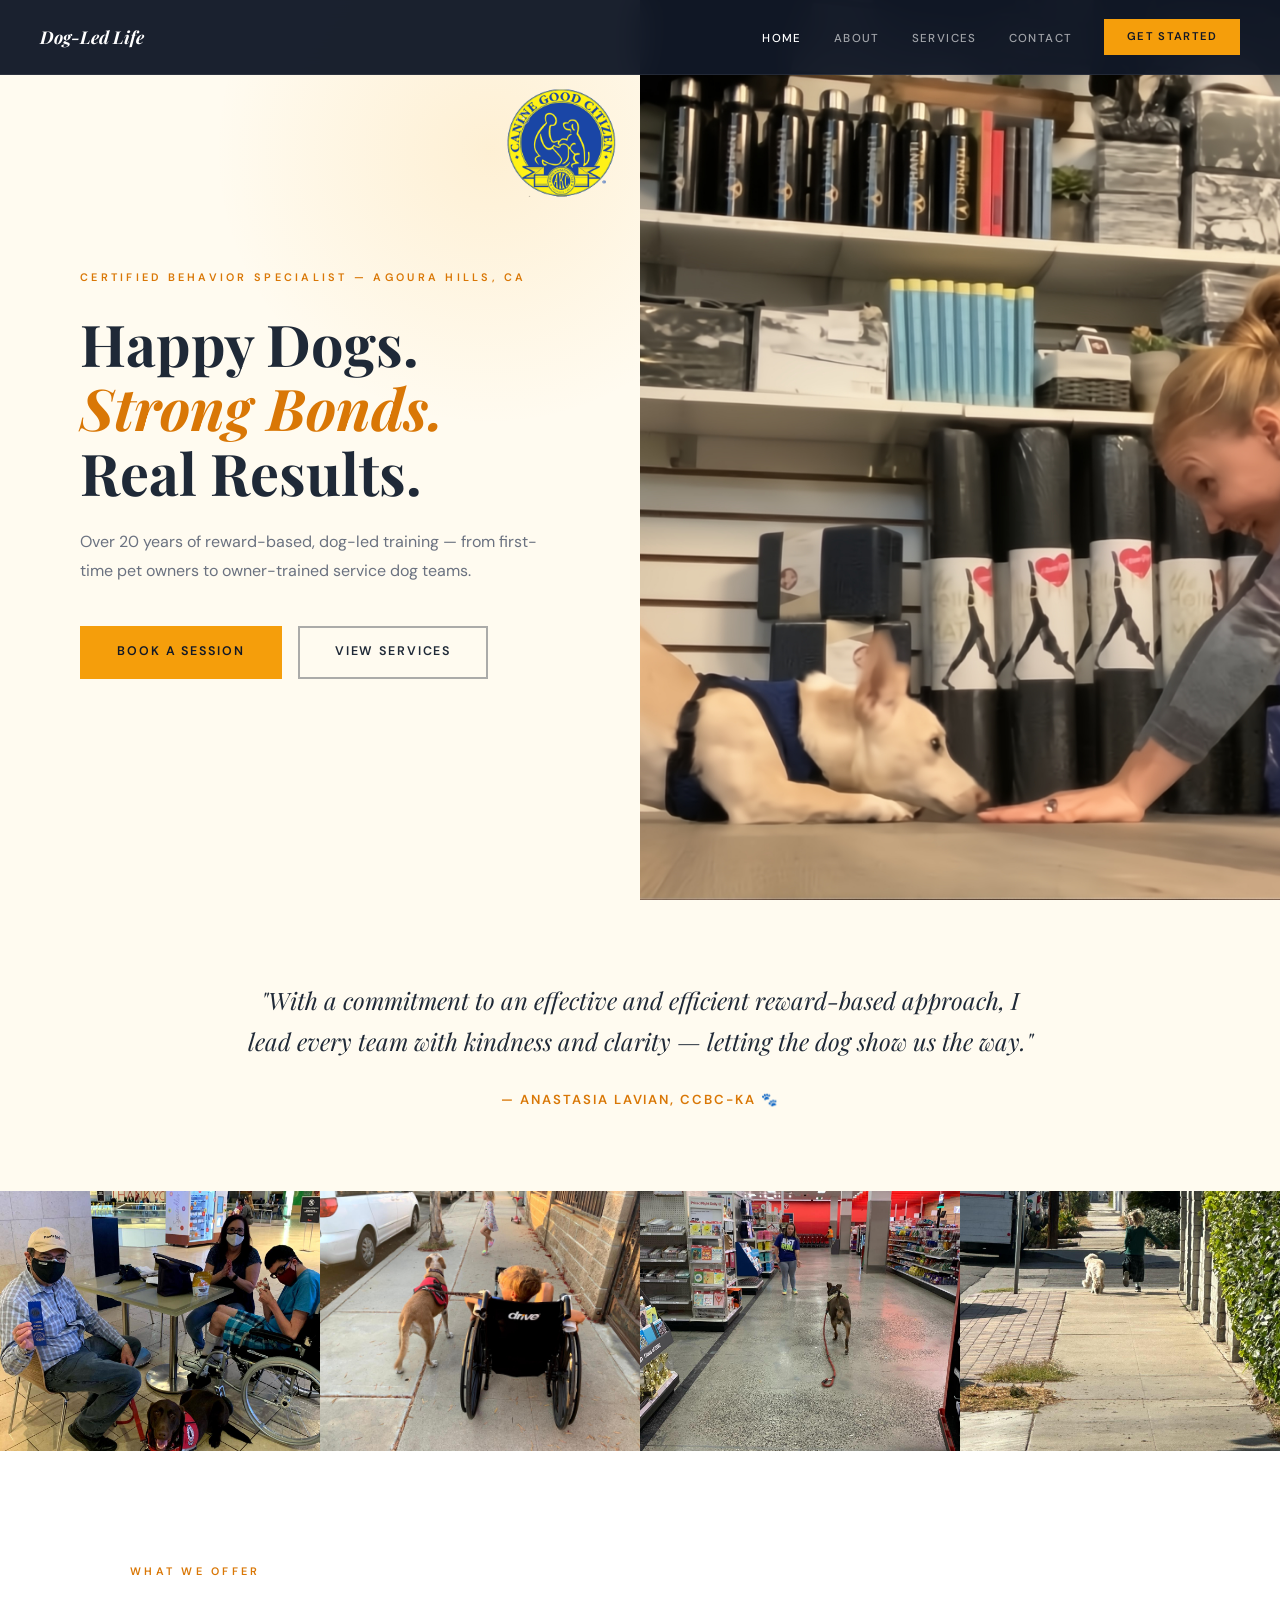
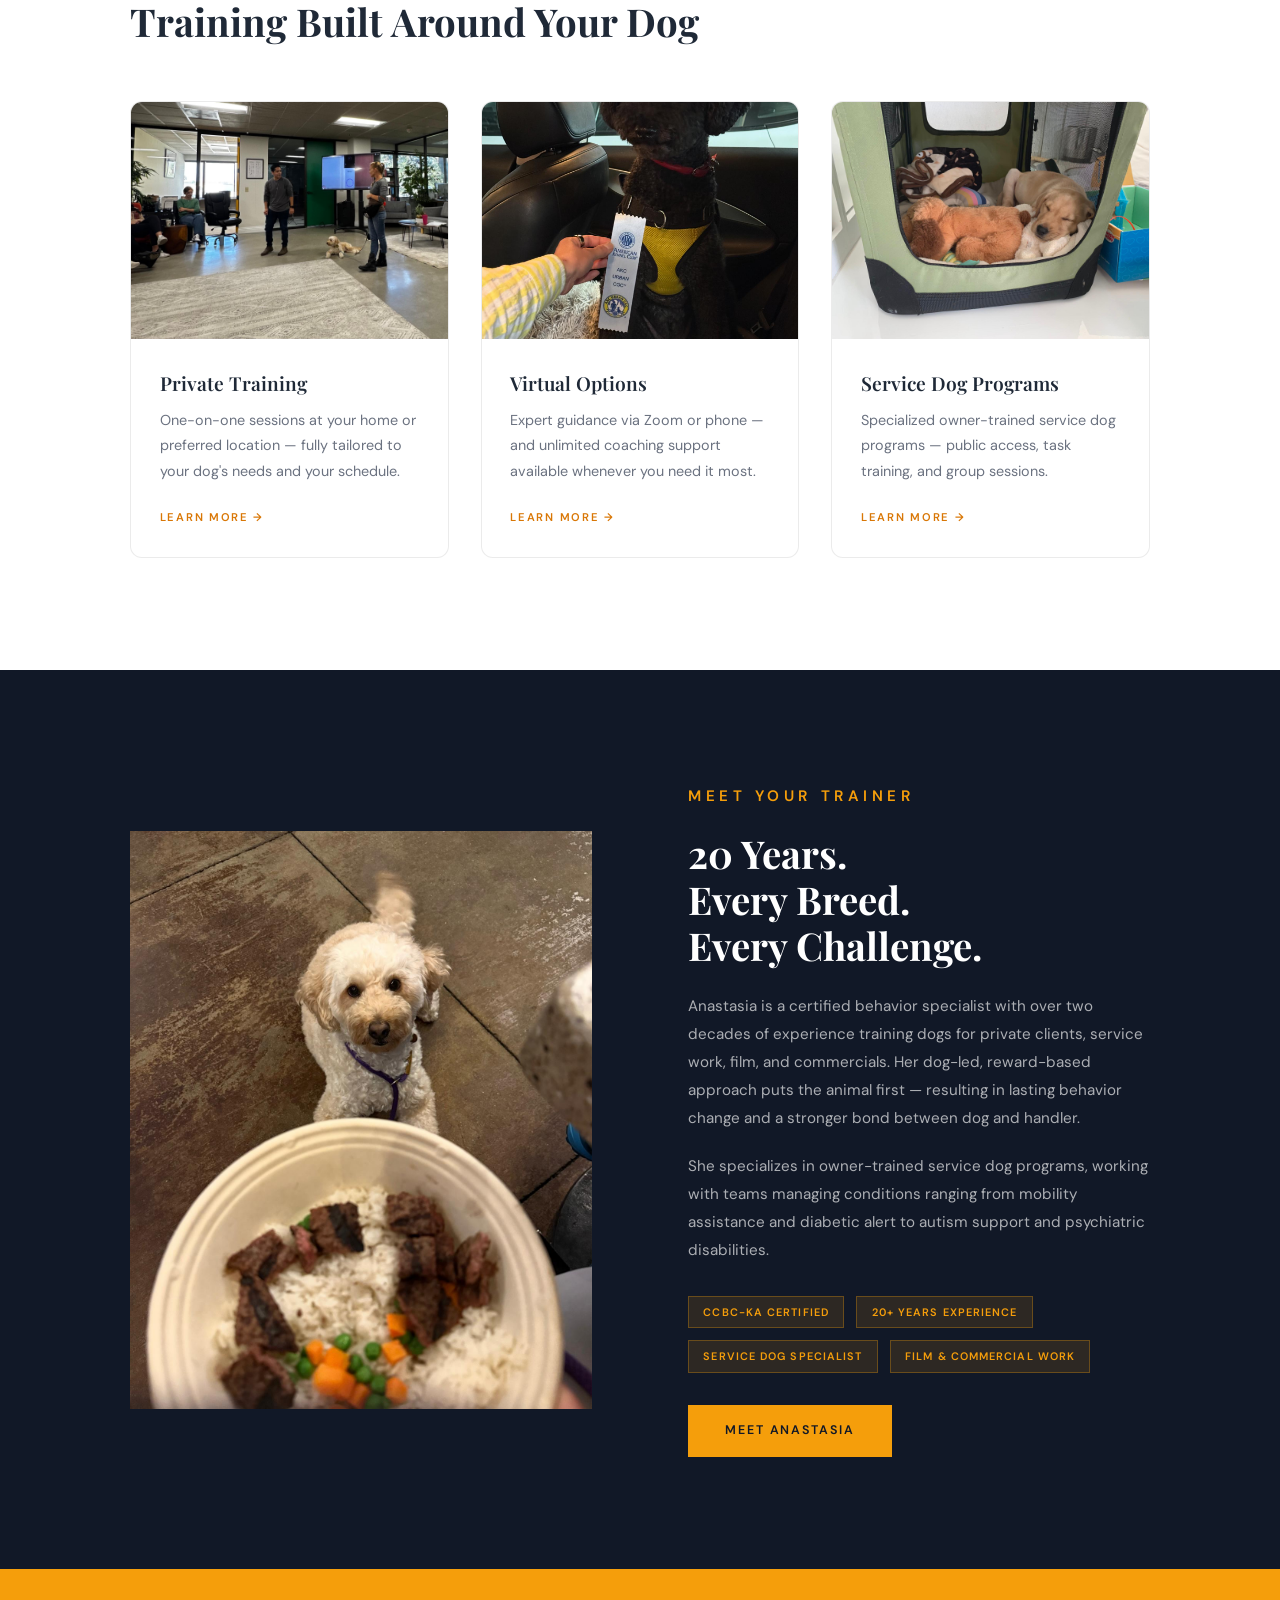
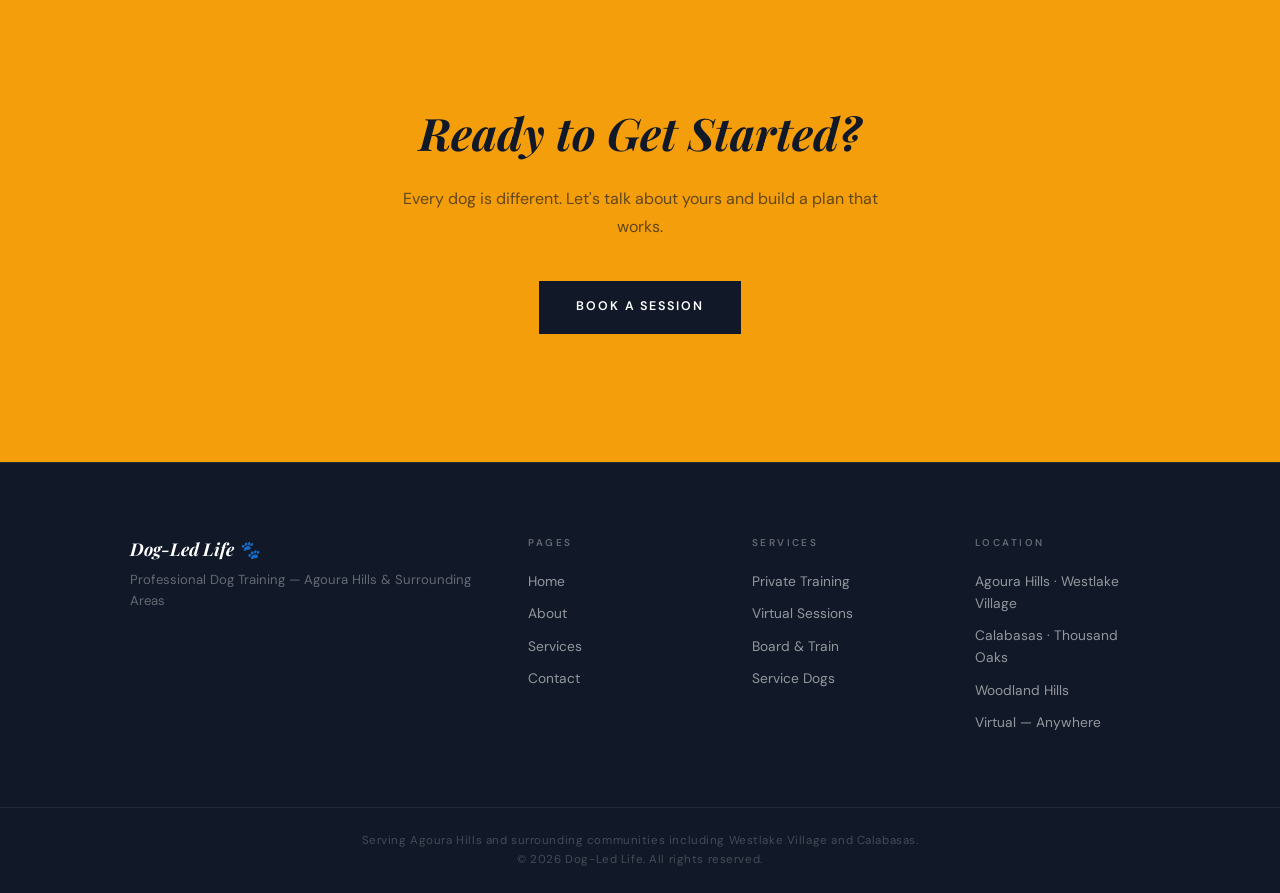
==== index.html @ 30c9b04d "Show cert badge on mobile next to headline with stamp animation Moved badge inside hero-content, wra" ====
<!DOCTYPE html>
<html lang="en">
<head>
    <meta charset="UTF-8">
    <meta name="viewport" content="width=device-width, initial-scale=1.0">
    <title>Dog-Led Life — Professional Dog Training</title>
    <meta name="description" content="Certified behavior specialist Anastasia Lavian offers reward-based dog training in Agoura Hills and surrounding communities — specializing in service dogs, private training, and behavior modification.">
    <link rel="canonical" href="https://www.dogledlife.com/">
    <meta property="og:title" content="Dog-Led Life — Professional Dog Training">
    <meta property="og:description" content="Reward-based, dog-led training with over 20 years of experience. Service dogs, private training, and behavior modification.">
    <meta property="og:type" content="website">
    <meta property="og:url" content="https://www.dogledlife.com/">
    <meta property="og:site_name" content="Dog-Led Life">
    <link rel="stylesheet" href="css/style.css">
    <link rel="preconnect" href="https://fonts.googleapis.com">
    <link rel="preconnect" href="https://fonts.gstatic.com" crossorigin>
    <link href="https://fonts.googleapis.com/css2?family=Playfair+Display:ital,wght@0,400;0,600;0,700;1,400;1,600&family=DM+Sans:ital,opsz,wght@0,9..40,300;0,9..40,400;0,9..40,500;1,9..40,300&display=swap" rel="stylesheet">
</head>
<body>

    <!-- NAVIGATION -->
    <nav class="nav">
        <a href="index.html" class="nav-brand">Dog-Led Life</a>
        <button class="nav-toggle" aria-label="Open menu">
            <span></span>
            <span></span>
            <span></span>
        </button>
        <ul class="nav-links">
            <li><a href="index.html" class="active">HOME</a></li>
            <li><a href="about.html">ABOUT</a></li>
            <li><a href="services.html">SERVICES</a></li>
            <li><a href="contact.html">CONTACT</a></li>
        </ul>
        <a href="contact.html" class="nav-cta">GET STARTED</a>
    </nav>

    <!-- HERO -->
    <section class="hero">
        <div class="hero-left">
            <div class="hero-content">
                <p class="hero-eyebrow">Certified Behavior Specialist — Agoura Hills, CA</p>
                <div class="hero-headline-row">
                    <h1 class="hero-headline">Happy Dogs.<br><em>Strong Bonds.</em><br>Real Results.</h1>
                    <img src="images/certified-trainer.png" alt="Certified Trainer" class="hero-cert-badge">
                </div>
                <p class="hero-sub">Over 20 years of reward-based, dog-led training — from first-time pet owners to owner-trained service dog teams.</p>
                <div class="hero-actions">
                    <a href="contact.html" class="btn">BOOK A SESSION</a>
                    <a href="services.html" class="btn btn-outline-dark">VIEW SERVICES</a>
                </div>
            </div>
        </div>
        <div class="hero-right">
            <img src="images/hero.jpg" alt="Professional dog training with Anastasia Lavian">
        </div>
    </section>

    <!-- PHILOSOPHY -->
    <section class="philosophy section-cream">
        <div class="container">
            <blockquote class="philosophy-quote">
                "With a commitment to an effective and efficient reward-based approach, I lead every team with kindness and clarity — letting the dog show us the way."
            </blockquote>
            <cite>— Anastasia Lavian, CCBC-KA 🐾</cite>
        </div>
    </section>

    <!-- PHOTO STRIP -->
    <div class="photo-strip">
        <div class="ps-item"><img src="images/IMG-20260226-WA0001.jpg" alt="Dog training session"></div>
        <div class="ps-item"><img src="images/IMG-20260226-WA0002.jpg" alt="Dog training session"></div>
        <div class="ps-item"><img src="images/IMG-20260226-WA0004.jpg" alt="Dog training session"></div>
        <div class="ps-item"><img src="images/IMG-20260226-WA0005.jpg" alt="Dog training session"></div>
    </div>

    <!-- SERVICES OVERVIEW -->
    <section class="services-overview">
        <div class="container">
            <p class="section-eyebrow">WHAT WE OFFER</p>
            <h2 class="section-title">Training Built Around Your Dog</h2>
            <div class="services-grid">
                <a href="services.html#private" class="service-photo-card">
                    <div class="spc-img">
                        <img src="images/private-training.jpg" alt="Private Training">
                    </div>
                    <div class="spc-body">
                        <h3>Private Training</h3>
                        <p>One-on-one sessions at your home or preferred location — fully tailored to your dog's needs and your schedule.</p>
                        <span class="card-link">LEARN MORE →</span>
                    </div>
                </a>
                <a href="services.html#virtual" class="service-photo-card">
                    <div class="spc-img">
                        <img src="images/virtual-session.jpg" alt="Virtual Sessions">
                    </div>
                    <div class="spc-body">
                        <h3>Virtual Options</h3>
                        <p>Expert guidance via Zoom or phone — and unlimited coaching support available whenever you need it most.</p>
                        <span class="card-link">LEARN MORE →</span>
                    </div>
                </a>
                <a href="services.html#service-dogs" class="service-photo-card">
                    <div class="spc-img">
                        <img src="images/board-train.jpg" alt="Service Dog Programs">
                    </div>
                    <div class="spc-body">
                        <h3>Service Dog Programs</h3>
                        <p>Specialized owner-trained service dog programs — public access, task training, and group sessions.</p>
                        <span class="card-link">LEARN MORE →</span>
                    </div>
                </a>
            </div>
        </div>
    </section>

    <!-- ABOUT SNIPPET -->
    <section class="about-snippet section-dark">
        <div class="container">
            <div class="about-snippet-inner">
                <div class="about-snippet-image">
                    <img src="images/about-home.jpg" alt="Anastasia Lavian working with a dog">
                </div>
                <div class="about-snippet-text">
                    <p class="section-eyebrow">MEET YOUR TRAINER</p>
                    <h2>20 Years.<br>Every Breed.<br>Every Challenge.</h2>
                    <p>Anastasia is a certified behavior specialist with over two decades of experience training dogs for private clients, service work, film, and commercials. Her dog-led, reward-based approach puts the animal first — resulting in lasting behavior change and a stronger bond between dog and handler.</p>
                    <p>She specializes in owner-trained service dog programs, working with teams managing conditions ranging from mobility assistance and diabetic alert to autism support and psychiatric disabilities.</p>
                    <div class="credential-tags">
                        <span class="credential-tag">CCBC-KA Certified</span>
                        <span class="credential-tag">20+ Years Experience</span>
                        <span class="credential-tag">Service Dog Specialist</span>
                        <span class="credential-tag">Film & Commercial Work</span>
                    </div>
                    <a href="about.html" class="btn">MEET ANASTASIA</a>
                </div>
            </div>
        </div>
    </section>

    <!-- CTA -->
    <section class="cta-banner">
        <div class="container">
            <h2>Ready to Get Started?</h2>
            <p>Every dog is different. Let's talk about yours and build a plan that works.</p>
            <a href="contact.html" class="btn btn-dark">BOOK A SESSION</a>
        </div>
    </section>

    <!-- FOOTER -->
    <footer class="footer">
        <div class="footer-inner container">
            <div class="footer-brand">
                <p class="footer-name">Dog-Led Life 🐾</p>
                <p class="footer-tagline">Professional Dog Training — Agoura Hills & Surrounding Areas</p>
            </div>
            <div class="footer-col">
                <h4>PAGES</h4>
                <ul>
                    <li><a href="index.html">Home</a></li>
                    <li><a href="about.html">About</a></li>
                    <li><a href="services.html">Services</a></li>
                    <li><a href="contact.html">Contact</a></li>
                </ul>
            </div>
            <div class="footer-col">
                <h4>SERVICES</h4>
                <ul>
                    <li><a href="services.html#private">Private Training</a></li>
                    <li><a href="services.html#virtual">Virtual Sessions</a></li>
                    <li><a href="services.html#board-train">Board & Train</a></li>
                    <li><a href="services.html#service-dogs">Service Dogs</a></li>
                </ul>
            </div>
            <div class="footer-col">
                <h4>LOCATION</h4>
                <ul>
                    <li>Agoura Hills · Westlake Village</li>
                    <li>Calabasas · Thousand Oaks</li>
                    <li>Woodland Hills</li>
                    <li>Virtual — Anywhere</li>
                </ul>
            </div>
        </div>
        <div class="footer-bottom">
            <p>Serving Agoura Hills and surrounding communities including Westlake Village and Calabasas.</p>
            <p>&copy; 2026 Dog-Led Life. All rights reserved.</p>
        </div>
    </footer>

    <script src="js/main.js"></script>
</body>
</html>
---- css/style.css ----
/* =====================
   RESET & VARIABLES
   ===================== */
*, *::before, *::after {
    margin: 0;
    padding: 0;
    box-sizing: border-box;
}

:root {
    --black:        #111827;
    --white:        #ffffff;
    --cream:        #FFFBF0;
    --yellow:       #F59E0B;
    --yellow-light: #FEF3C7;
    --yellow-dark:  #D97706;
    --dark-text:    #1f2937;
    --grey-text:    #6b7280;
    --border-light: rgba(0, 0, 0, 0.08);
    --border-dark:  rgba(255, 255, 255, 0.08);
    --heading:      'Playfair Display', serif;
    --body:         'DM Sans', sans-serif;
}

html {
    scroll-behavior: smooth;
    overflow-y: scroll;
}

body {
    background-color: var(--white);
    color: var(--dark-text);
    font-family: var(--body);
    font-size: 16px;
    line-height: 1.6;
}

a   { color: inherit; text-decoration: none; }
img { max-width: 100%; display: block; }
ul  { list-style: none; }

/* Page transition overlay */
body::before {
    content: '';
    position: fixed;
    inset: 0;
    background: var(--black);
    z-index: 9999;
    opacity: 0;
    transition: opacity 0.6s ease;
    pointer-events: none;
}

body.page-transition::before { opacity: 1; }

/* =====================
   LAYOUT
   ===================== */
.container {
    max-width: 1100px;
    margin: 0 auto;
    padding: 0 2.5rem;
}

.section-dark  { background: var(--black); color: var(--white); }
.section-cream { background: var(--cream); color: var(--dark-text); }

.section-eyebrow,
.page-eyebrow {
    display: block;
    font-family: var(--body);
    font-size: 0.68rem;
    font-weight: 600;
    letter-spacing: 0.3em;
    color: var(--yellow-dark);
    margin-bottom: 1rem;
    text-transform: uppercase;
}

.section-dark .section-eyebrow,
.section-dark .page-eyebrow { color: var(--yellow); }

.section-title {
    font-family: var(--heading);
    font-size: clamp(1.8rem, 3vw, 2.8rem);
    font-weight: 700;
    line-height: 1.25;
    margin-bottom: 3.5rem;
}

/* =====================
   NAVIGATION
   ===================== */
.nav {
    position: fixed;
    top: 0; left: 0; right: 0;
    z-index: 100;
    display: flex;
    align-items: center;
    gap: 2rem;
    padding: 1.2rem 2.5rem;
    background: rgba(17, 24, 39, 0.96);
    backdrop-filter: blur(16px);
    border-bottom: 1px solid var(--border-dark);
}

.nav-brand {
    font-family: var(--heading);
    font-size: 1.1rem;
    font-weight: 700;
    font-style: italic;
    color: var(--white);
    margin-right: auto;
}

.nav-links {
    display: flex;
    gap: 2rem;
    list-style: none;
}

.nav-links a {
    font-family: var(--body);
    font-size: 0.72rem;
    font-weight: 500;
    letter-spacing: 0.12em;
    color: rgba(255, 255, 255, 0.6);
    transition: color 0.2s;
    text-transform: uppercase;
}

.nav-links a:hover,
.nav-links a.active { color: var(--white); }

.nav-cta {
    font-family: var(--body);
    font-size: 0.7rem;
    font-weight: 600;
    letter-spacing: 0.12em;
    padding: 0.55rem 1.4rem;
    background: var(--yellow);
    color: var(--black);
    transition: background 0.2s;
    white-space: nowrap;
    text-transform: uppercase;
}

.nav-cta:hover { background: var(--yellow-dark); }

.nav-toggle {
    display: none;
    flex-direction: column;
    gap: 5px;
    background: none;
    border: none;
    cursor: pointer;
    z-index: 10000;
    padding: 4px;
}

.nav-toggle span {
    display: block;
    width: 24px;
    height: 2px;
    background: var(--white);
    transition: all 0.3s;
}

/* =====================
   BUTTONS
   ===================== */
.btn {
    display: inline-block;
    font-family: var(--body);
    font-size: 0.78rem;
    font-weight: 600;
    letter-spacing: 0.15em;
    padding: 0.9rem 2.2rem;
    background: var(--yellow);
    color: var(--black);
    border: 2px solid var(--yellow);
    transition: background 0.2s, border-color 0.2s, transform 0.2s, box-shadow 0.2s;
    cursor: pointer;
    text-transform: uppercase;
}

.btn:hover {
    background: var(--yellow-dark);
    border-color: var(--yellow-dark);
    transform: translateY(-2px);
    box-shadow: 0 8px 28px rgba(245, 158, 11, 0.4);
}

.btn-outline {
    background: transparent;
    color: var(--white);
    border-color: rgba(255, 255, 255, 0.35);
}

.btn-outline:hover {
    background: rgba(255, 255, 255, 0.08);
    border-color: var(--white);
}

.btn-dark {
    background: var(--black);
    color: var(--white);
    border-color: var(--black);
}

.btn-dark:hover {
    background: #1f2937;
    border-color: #1f2937;
}

/* =====================
   HERO — SPLIT LAYOUT
   ===================== */
.hero {
    display: grid;
    grid-template-columns: 1fr 1fr;
    min-height: 100vh;
}

.hero-left {
    position: relative;
    overflow: hidden;
    background: var(--cream);
    display: flex;
    align-items: center;
    padding: 9rem 5rem 6rem;
}

@keyframes hero-glow-pulse {
    0%, 100% { opacity: 0.6; transform: scale(1); }
    50%       { opacity: 1;   transform: scale(1.2); }
}

.hero-left::before {
    content: '';
    position: absolute;
    width: 600px;
    height: 600px;
    background: radial-gradient(circle, rgba(245, 158, 11, 0.12) 0%, transparent 65%);
    top: -150px;
    right: -150px;
    pointer-events: none;
    animation: hero-glow-pulse 9s ease-in-out infinite;
}

.hero-right {
    position: relative;
    overflow: hidden;
    min-height: 600px;
}

.hero-right img {
    position: absolute;
    inset: 0;
    width: 100%;
    height: 100%;
    object-fit: cover;
}

.hero-content {
    max-width: 520px;
}

.hero-cert-badge {
    position: absolute;
    top: 5.5rem;
    right: 1.5rem;
    width: 110px;
    opacity: 0;
    pointer-events: none;
    animation: stamp-in 0.65s cubic-bezier(0.175, 0.885, 0.32, 1.275) forwards 1.6s;
}

.hero-eyebrow {
    display: block;
    font-family: var(--body);
    font-size: 0.68rem;
    font-weight: 600;
    letter-spacing: 0.3em;
    color: var(--yellow-dark);
    margin-bottom: 1.5rem;
    text-transform: uppercase;
}

.hero-headline {
    font-family: var(--heading);
    font-size: clamp(2.6rem, 4.5vw, 4.2rem);
    font-weight: 700;
    line-height: 1.12;
    color: var(--dark-text);
    margin-bottom: 1.5rem;
}

.hero-headline em {
    font-style: italic;
    color: var(--yellow-dark);
}

.hero-sub {
    font-size: 1rem;
    color: var(--grey-text);
    line-height: 1.8;
    margin-bottom: 2.5rem;
}

.hero-actions {
    display: flex;
    gap: 1rem;
    flex-wrap: wrap;
}

.btn-outline-dark {
    background: transparent;
    color: var(--dark-text);
    border-color: rgba(17, 24, 39, 0.35);
}

.btn-outline-dark:hover {
    background: var(--dark-text);
    color: var(--white);
    border-color: var(--dark-text);
}

/* =====================
   PHILOSOPHY STRIP
   ===================== */
.philosophy {
    padding: 5rem 0;
    text-align: center;
}

.philosophy-quote {
    font-family: var(--heading);
    font-size: clamp(1.1rem, 2.2vw, 1.5rem);
    font-weight: 400;
    font-style: italic;
    color: var(--dark-text);
    line-height: 1.7;
    max-width: 800px;
    margin: 0 auto 1.5rem;
}

.philosophy cite {
    font-family: var(--body);
    font-size: 0.82rem;
    font-weight: 600;
    letter-spacing: 0.15em;
    color: var(--yellow-dark);
    text-transform: uppercase;
    font-style: normal;
}

/* =====================
   SERVICES OVERVIEW
   ===================== */
.services-overview {
    padding: 7rem 0;
}

.services-grid {
    display: grid;
    grid-template-columns: repeat(3, 1fr);
    gap: 2rem;
}

.service-card {
    padding: 2.5rem;
    border: 1px solid var(--border-light);
    border-top: 3px solid var(--yellow);
    background: var(--white);
    transition: box-shadow 0.2s, transform 0.2s;
}

.service-card:hover {
    box-shadow: 0 8px 30px rgba(0,0,0,0.08), 0 0 30px rgba(245, 158, 11, 0.1);
    transform: translateY(-2px);
}

.service-card-num {
    font-size: 0.65rem;
    font-weight: 600;
    letter-spacing: 0.25em;
    color: var(--yellow-dark);
    margin-bottom: 1.2rem;
}

.service-card h3 {
    font-family: var(--heading);
    font-size: 1.25rem;
    font-weight: 600;
    margin-bottom: 1rem;
    color: var(--dark-text);
}

.service-card p {
    font-size: 0.9rem;
    color: var(--grey-text);
    line-height: 1.75;
    margin-bottom: 1.5rem;
}

.card-link {
    font-size: 0.7rem;
    font-weight: 600;
    letter-spacing: 0.15em;
    color: var(--yellow-dark);
    transition: letter-spacing 0.25s;
    text-transform: uppercase;
}

.card-link:hover { letter-spacing: 0.25em; }

/* =====================
   ABOUT SNIPPET
   ===================== */
.about-snippet {
    padding: 7rem 0;
}

.about-snippet-inner {
    display: grid;
    grid-template-columns: 1fr 1fr;
    gap: 6rem;
    align-items: center;
}

.about-snippet-image img {
    width: 100%;
    aspect-ratio: 4/5;
    object-fit: cover;
}

.about-snippet-text h2 {
    font-family: var(--heading);
    font-size: clamp(1.8rem, 3vw, 2.6rem);
    font-weight: 700;
    color: var(--white);
    margin-bottom: 1.5rem;
    line-height: 1.2;
}

.about-snippet-text p {
    font-size: 0.95rem;
    color: rgba(255, 255, 255, 0.65);
    line-height: 1.85;
    margin-bottom: 1.2rem;
}

.credential-tags {
    display: flex;
    flex-wrap: wrap;
    gap: 0.75rem;
    margin: 2rem 0;
}

.credential-tag {
    font-size: 0.68rem;
    font-weight: 600;
    letter-spacing: 0.1em;
    padding: 0.4rem 0.9rem;
    background: rgba(245, 158, 11, 0.12);
    border: 1px solid rgba(245, 158, 11, 0.3);
    color: var(--yellow);
    text-transform: uppercase;
}

/* =====================
   CTA BANNER
   ===================== */
.cta-banner {
    padding: 8rem 0;
    text-align: center;
    background: var(--yellow);
}

.cta-banner h2 {
    font-family: var(--heading);
    font-size: clamp(1.8rem, 3.5vw, 3rem);
    font-weight: 700;
    font-style: italic;
    margin-bottom: 1rem;
    color: var(--black);
}

.cta-banner p {
    font-size: 1rem;
    color: rgba(17, 24, 39, 0.65);
    max-width: 480px;
    margin: 0 auto 2.5rem;
    line-height: 1.75;
}

/* =====================
   FOOTER
   ===================== */
.footer {
    background: var(--black);
    border-top: 1px solid var(--border-dark);
    padding-top: 4.5rem;
}

.footer-inner {
    display: grid;
    grid-template-columns: 2fr 1fr 1fr 1fr;
    gap: 3rem;
    padding-bottom: 4rem;
}

.footer-name {
    font-family: var(--heading);
    font-size: 1.1rem;
    font-style: italic;
    font-weight: 700;
    margin-bottom: 0.4rem;
    color: var(--white);
}

.footer-tagline {
    font-size: 0.82rem;
    color: rgba(255, 255, 255, 0.35);
}

.footer-col h4 {
    font-size: 0.62rem;
    font-weight: 600;
    letter-spacing: 0.25em;
    color: rgba(255, 255, 255, 0.35);
    margin-bottom: 1.2rem;
    text-transform: uppercase;
}

.footer-col ul li { margin-bottom: 0.65rem; }

.footer-col ul li,
.footer-col ul li a {
    font-size: 0.86rem;
    color: rgba(255, 255, 255, 0.55);
    transition: color 0.2s;
}

.footer-col ul li a:hover { color: var(--yellow); }

.footer-bottom {
    border-top: 1px solid var(--border-dark);
    padding: 1.5rem 2.5rem;
    text-align: center;
}

.footer-bottom p {
    font-size: 0.72rem;
    color: rgba(255, 255, 255, 0.22);
    letter-spacing: 0.05em;
}

/* =====================
   PAGE HEADER
   ===================== */
.page-header {
    padding: 10rem 0 5rem;
    background: var(--black);
    color: var(--white);
    border-bottom: 3px solid var(--yellow);
}

.page-header h1 {
    font-family: var(--heading);
    font-size: clamp(2.5rem, 5vw, 4.5rem);
    font-weight: 700;
    font-style: italic;
    line-height: 1.1;
    margin-bottom: 1rem;
}

.page-header p {
    font-size: 1.05rem;
    color: rgba(255, 255, 255, 0.55);
    max-width: 520px;
    line-height: 1.75;
}

/* =====================
   SERVICES PAGE
   ===================== */
.services-section {
    padding: 7rem 0;
}

.service-detail {
    display: grid;
    grid-template-columns: 1fr 1fr;
    gap: 6rem;
    align-items: start;
    margin-bottom: 6rem;
    padding-bottom: 6rem;
    border-bottom: 1px solid var(--border-light);
    scroll-margin-top: 80px;
}

.service-detail:last-child {
    border-bottom: none;
    margin-bottom: 0;
    padding-bottom: 0;
}

.service-detail.reverse { direction: rtl; }
.service-detail.reverse > * { direction: ltr; }

.service-detail-content h2 {
    font-family: var(--heading);
    font-size: clamp(1.6rem, 2.5vw, 2.2rem);
    font-weight: 700;
    margin-bottom: 1.2rem;
    color: var(--dark-text);
}

.service-detail-content p {
    font-size: 0.95rem;
    color: var(--grey-text);
    line-height: 1.85;
    margin-bottom: 1rem;
}

.service-detail-content em {
    font-style: italic;
    color: var(--dark-text);
}

.service-price {
    display: inline-block;
    font-family: var(--heading);
    font-size: 2rem;
    font-weight: 700;
    color: var(--yellow-dark);
    margin: 0.5rem 0 1.5rem;
}

.service-price span {
    font-family: var(--body);
    font-size: 0.9rem;
    color: var(--grey-text);
    font-weight: 400;
}

.service-features {
    list-style: none;
    margin: 1.5rem 0;
}

.service-features li {
    font-size: 0.9rem;
    color: var(--grey-text);
    padding: 0.5rem 0;
    border-bottom: 1px solid var(--border-light);
    display: flex;
    align-items: flex-start;
    gap: 0.75rem;
}

.service-features li::before {
    content: '';
    display: block;
    width: 6px;
    height: 6px;
    border-radius: 50%;
    background: var(--yellow);
    margin-top: 0.45rem;
    flex-shrink: 0;
}

.service-features li strong { color: var(--dark-text); }

.service-detail-image img {
    width: 100%;
    height: 420px;
    object-fit: cover;
}

/* Single-col service (Virtual Coaching) */
.service-single {
    margin-bottom: 6rem;
    padding-bottom: 6rem;
    border-bottom: 1px solid var(--border-light);
    max-width: 720px;
}

.service-single h2 {
    font-family: var(--heading);
    font-size: clamp(1.6rem, 2.5vw, 2.2rem);
    font-weight: 700;
    margin-bottom: 1.2rem;
    color: var(--dark-text);
}

.service-single p {
    font-size: 0.95rem;
    color: var(--grey-text);
    line-height: 1.85;
    margin-bottom: 1rem;
}

/* Pros/Cons */
.pros-cons {
    display: grid;
    grid-template-columns: 1fr 1fr;
    gap: 1.5rem;
    margin: 1.5rem 0;
}

.pros {
    padding: 1.5rem;
    background: var(--yellow-light);
    border-left: 3px solid var(--yellow);
}

.cons {
    padding: 1.5rem;
    background: #f9fafb;
    border-left: 3px solid #d1d5db;
}

.pros h4, .cons h4 {
    font-size: 0.65rem;
    font-weight: 700;
    letter-spacing: 0.2em;
    text-transform: uppercase;
    margin-bottom: 0.8rem;
}

.pros h4 { color: var(--yellow-dark); }
.cons h4 { color: var(--grey-text); }

.pros ul li, .cons ul li {
    font-size: 0.85rem;
    color: var(--dark-text);
    padding: 0.3rem 0;
    display: flex;
    align-items: flex-start;
    gap: 0.5rem;
}

.pros ul li::before { content: '✓'; color: var(--yellow-dark); font-weight: 700; flex-shrink: 0; }
.cons ul li::before { content: '–'; color: var(--grey-text); flex-shrink: 0; }

/* Service Dog Section */
.service-dog-section {
    padding: 7rem 0;
    scroll-margin-top: 80px;
}

.service-dog-intro {
    font-size: 0.95rem;
    color: rgba(255, 255, 255, 0.6);
    max-width: 650px;
    line-height: 1.85;
    margin-bottom: 0;
}

.service-dog-grid {
    display: grid;
    grid-template-columns: repeat(3, 1fr);
    gap: 2rem;
    margin-top: 3rem;
}

.service-dog-card {
    padding: 2.5rem;
    border: 1px solid var(--border-dark);
    border-top: 3px solid var(--yellow);
    display: flex;
    flex-direction: column;
    gap: 1rem;
}

.service-dog-card h3 {
    font-family: var(--heading);
    font-size: 1.2rem;
    font-weight: 600;
    color: var(--white);
}

.service-dog-card p {
    font-size: 0.88rem;
    color: rgba(255, 255, 255, 0.6);
    line-height: 1.75;
    flex: 1;
}

.service-dog-price {
    font-family: var(--heading);
    font-size: 1.6rem;
    font-weight: 700;
    color: var(--yellow);
}

/* =====================
   ABOUT PAGE
   ===================== */
.about-section {
    padding: 6rem 0;
}

.about-intro {
    display: grid;
    grid-template-columns: 1fr 1.2fr;
    gap: 6rem;
    align-items: start;
    margin-bottom: 6rem;
    padding-bottom: 6rem;
    border-bottom: 1px solid var(--border-light);
}

.about-image img {
    width: 100%;
    aspect-ratio: 3/4;
    object-fit: cover;
}

.about-text h2 {
    font-family: var(--heading);
    font-size: clamp(1.8rem, 3vw, 2.5rem);
    font-weight: 700;
    margin-bottom: 1.5rem;
    color: var(--dark-text);
}

.about-text p {
    font-size: 0.97rem;
    color: var(--grey-text);
    line-height: 1.85;
    margin-bottom: 1.2rem;
}

.about-cert {
    display: inline-block;
    margin-top: 1.5rem;
    font-size: 0.82rem;
    font-weight: 700;
    letter-spacing: 0.1em;
    padding: 0.6rem 1.2rem;
    background: var(--yellow-light);
    border: 1px solid var(--yellow);
    color: var(--yellow-dark);
    text-transform: uppercase;
}

/* Specializations */
.specializations {
    padding: 6rem 0;
}

.spec-grid {
    display: grid;
    grid-template-columns: repeat(3, 1fr);
    gap: 2rem;
    margin-top: 2rem;
}

.spec-item {
    padding: 2rem;
    border-left: 3px solid var(--yellow);
}

.spec-item h4 {
    font-family: var(--heading);
    font-size: 1.05rem;
    font-weight: 600;
    color: var(--white);
    margin-bottom: 0.5rem;
}

.spec-item p {
    font-size: 0.85rem;
    color: rgba(255, 255, 255, 0.55);
    line-height: 1.7;
}

/* =====================
   CONTACT PAGE
   ===================== */
.contact-section {
    padding: 5rem 0 8rem;
}

.contact-grid {
    display: grid;
    grid-template-columns: 1fr 1.6fr;
    gap: 6rem;
    align-items: start;
}

.contact-info h3 {
    font-family: var(--heading);
    font-size: 1.4rem;
    font-weight: 600;
    font-style: italic;
    margin-bottom: 1rem;
    color: var(--dark-text);
}

.contact-info p {
    font-size: 0.92rem;
    color: var(--grey-text);
    line-height: 1.75;
    margin-bottom: 2rem;
}

.contact-label {
    display: block;
    font-size: 0.65rem;
    font-weight: 600;
    letter-spacing: 0.2em;
    color: var(--yellow-dark);
    text-transform: uppercase;
    margin-bottom: 0.3rem;
}

.contact-value {
    font-size: 0.92rem;
    color: var(--dark-text);
    margin-bottom: 1.5rem;
    line-height: 1.6;
}

.contact-form {
    display: flex;
    flex-direction: column;
    gap: 2rem;
}

.form-row {
    display: grid;
    grid-template-columns: 1fr 1fr;
    gap: 2rem;
}

.form-group {
    display: flex;
    flex-direction: column;
    gap: 0.6rem;
}

.form-group label {
    font-size: 0.65rem;
    font-weight: 600;
    letter-spacing: 0.25em;
    color: var(--grey-text);
    text-transform: uppercase;
}

.form-group input,
.form-group select,
.form-group textarea {
    background: transparent;
    border: none;
    border-bottom: 1px solid var(--border-light);
    color: var(--dark-text);
    font-family: var(--body);
    font-size: 0.95rem;
    padding: 0.65rem 0;
    outline: none;
    transition: border-color 0.2s;
    width: 100%;
}

.form-group input:focus,
.form-group select:focus,
.form-group textarea:focus { border-color: var(--yellow); }

.form-group textarea {
    resize: vertical;
    min-height: 100px;
    line-height: 1.6;
}

.select-wrapper { position: relative; }

.select-wrapper::after {
    content: '▾';
    position: absolute;
    right: 0;
    top: 50%;
    transform: translateY(-50%);
    color: var(--grey-text);
    pointer-events: none;
}

.form-group select { appearance: none; cursor: pointer; }
.form-group select option { background: var(--white); color: var(--dark-text); }

.contact-submit { align-self: flex-start; margin-top: 1rem; }

/* =====================
   PHOTO STRIP
   ===================== */
.photo-strip {
    display: grid;
    grid-template-columns: repeat(4, 1fr);
    height: 260px;
    overflow: hidden;
}

.ps-item {
    overflow: hidden;
}

.ps-item img {
    width: 100%;
    height: 100%;
    object-fit: cover;
    transition: transform 0.5s ease;
    display: block;
}

.ps-item:hover img { transform: scale(1.07); }

/* =====================
   PHOTO SERVICE CARDS
   ===================== */
.service-photo-card {
    display: block;
    border-radius: 12px;
    overflow: hidden;
    border: 1px solid var(--border-light);
    background: var(--white);
    color: inherit;
    transition: transform 0.3s, box-shadow 0.3s;
    text-decoration: none;
}

.service-photo-card:hover {
    transform: translateY(-5px);
    box-shadow: 0 20px 50px rgba(0, 0, 0, 0.1), 0 0 40px rgba(245, 158, 11, 0.12);
}

.spc-img {
    aspect-ratio: 4 / 3;
    overflow: hidden;
}

.spc-img img {
    width: 100%;
    height: 100%;
    object-fit: cover;
    transition: transform 0.45s ease;
}

.service-photo-card:hover .spc-img img { transform: scale(1.06); }

.spc-body {
    padding: 1.8rem;
}

.spc-body h3 {
    font-family: var(--heading);
    font-size: 1.2rem;
    font-weight: 600;
    color: var(--dark-text);
    margin-bottom: 0.6rem;
}

.spc-body p {
    font-size: 0.9rem;
    color: var(--grey-text);
    line-height: 1.75;
    margin-bottom: 1.2rem;
}

/* =====================
   HERO ENTRANCE ANIMATIONS
   ===================== */
@keyframes hero-slide-left {
    from { opacity: 0; transform: translateX(-40px); }
    to   { opacity: 1; transform: translateX(0); }
}

@keyframes stamp-in {
    0%   { opacity: 0; transform: scale(2.8) rotate(12deg); }
    60%  { opacity: 1; transform: scale(1.06) rotate(-3deg); }
    80%  { transform: scale(0.95) rotate(1deg); }
    100% { opacity: 0.9; transform: scale(1) rotate(0deg); }
}

.hero-eyebrow {
    opacity: 0;
    animation: hero-slide-left 0.6s ease forwards 0.2s;
}

.hero-headline {
    opacity: 0;
    animation: hero-slide-left 0.7s ease forwards 0.55s;
}

.hero-sub {
    opacity: 0;
    animation: hero-slide-left 0.6s ease forwards 1s;
}

.hero-actions {
    opacity: 0;
    animation: hero-slide-left 0.6s ease forwards 1.3s;
}

/* =====================
   SCROLL REVEAL
   ===================== */
.reveal {
    opacity: 0;
    transform: translateY(32px);
    transition: opacity 0.6s ease, transform 0.6s ease;
}

.reveal.visible {
    opacity: 1;
    transform: none;
}

@media (prefers-reduced-motion: reduce) {
    .reveal { opacity: 1; transform: none; transition: none; }
    .hero-left::before { animation: none; }
    .hero-eyebrow, .hero-headline, .hero-sub, .hero-actions { opacity: 1; animation: none; }
    .hero-cert-badge { opacity: 0.9; animation: none; }
}

/* =====================
   MOBILE
   ===================== */
@media (max-width: 900px) {
    .hero                { grid-template-columns: 1fr; }
    .hero-left           { padding: 8rem 2.5rem 4rem; }
    .hero-right          { min-height: 50vw; position: relative; }
    .hero-headline-row   { display: flex; align-items: flex-start; gap: 1.2rem; }
    .hero-cert-badge     { position: static; width: 80px; flex-shrink: 0; }
    .photo-strip         { grid-template-columns: repeat(2, 1fr); height: 320px; }
    .services-grid       { grid-template-columns: 1fr; }
    .about-snippet-inner { grid-template-columns: 1fr; gap: 3rem; }
    .service-detail      { grid-template-columns: 1fr; gap: 3rem; }
    .service-detail.reverse { direction: ltr; }
    .pros-cons           { grid-template-columns: 1fr; }
    .service-dog-grid    { grid-template-columns: 1fr; }
    .about-intro         { grid-template-columns: 1fr; gap: 3rem; }
    .spec-grid           { grid-template-columns: 1fr 1fr; }
    .contact-grid        { grid-template-columns: 1fr; gap: 3rem; }
    .footer-inner        { grid-template-columns: 1fr 1fr; gap: 2.5rem; }
    .form-row            { grid-template-columns: 1fr; gap: 2rem; }
}

@media (max-width: 768px) {
    body { font-size: 18px; }

    .nav { padding: 1rem 1.5rem; }
    .nav-cta    { display: none; }
    .nav-toggle { display: flex; }

    .nav-links {
        display: none;
        position: fixed;
        top: 0;
        left: 0;
        width: 100%;
        height: 100vh;
        background: #000000;
        flex-direction: column;
        align-items: center;
        justify-content: flex-start;
        padding-top: 6rem;
        gap: 2.5rem;
        z-index: 9999;
    }

    .nav-links.open { display: flex; }

    .nav-links a {
        font-size: 1.1rem;
        letter-spacing: 0.2em;
    }

    .hero-left    { padding: 6rem 1.5rem 4rem; }
    .hero-cert-badge { width: 70px; }
    .hero-actions { flex-direction: column; }
    .hero-actions .btn { text-align: center; }
    .photo-strip  { height: 240px; }
    .spec-grid    { grid-template-columns: 1fr; }
    .footer-inner { grid-template-columns: 1fr; }
    .footer-bottom { padding: 1.5rem 1.5rem; }
}
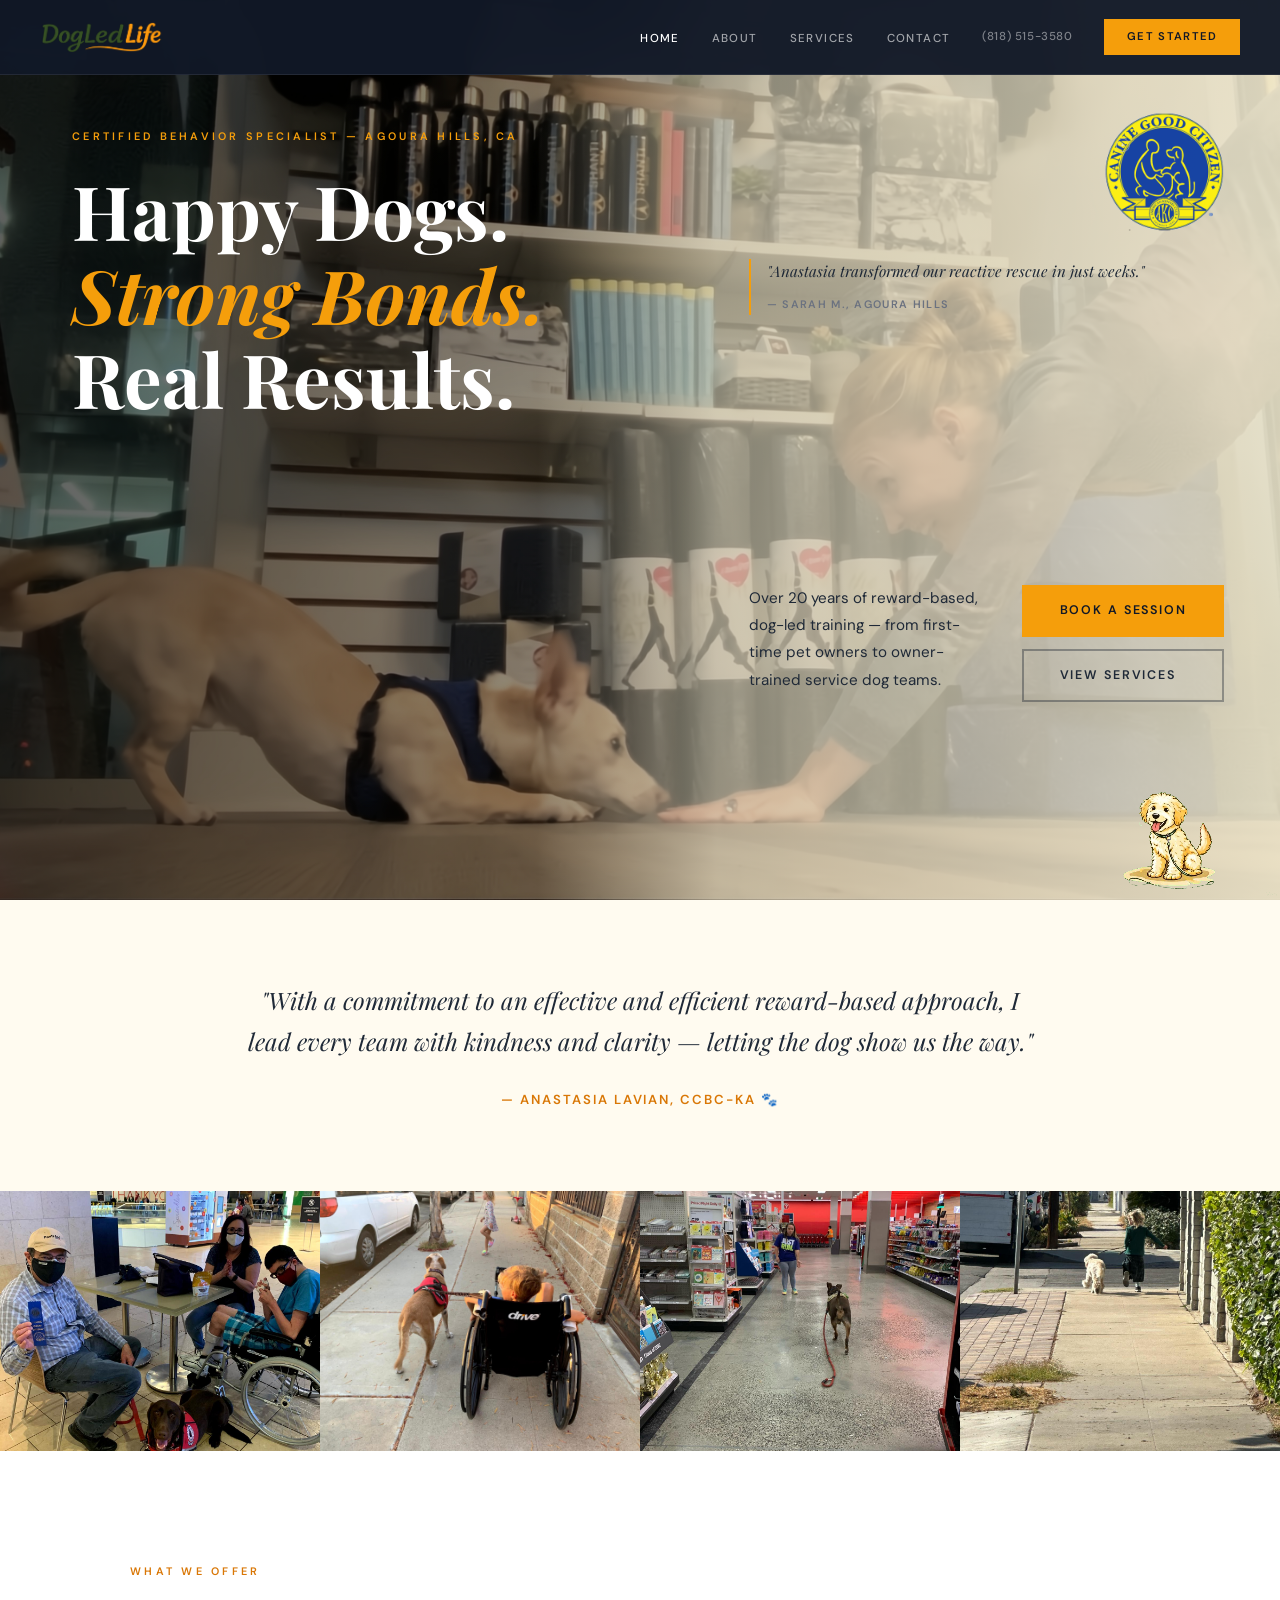
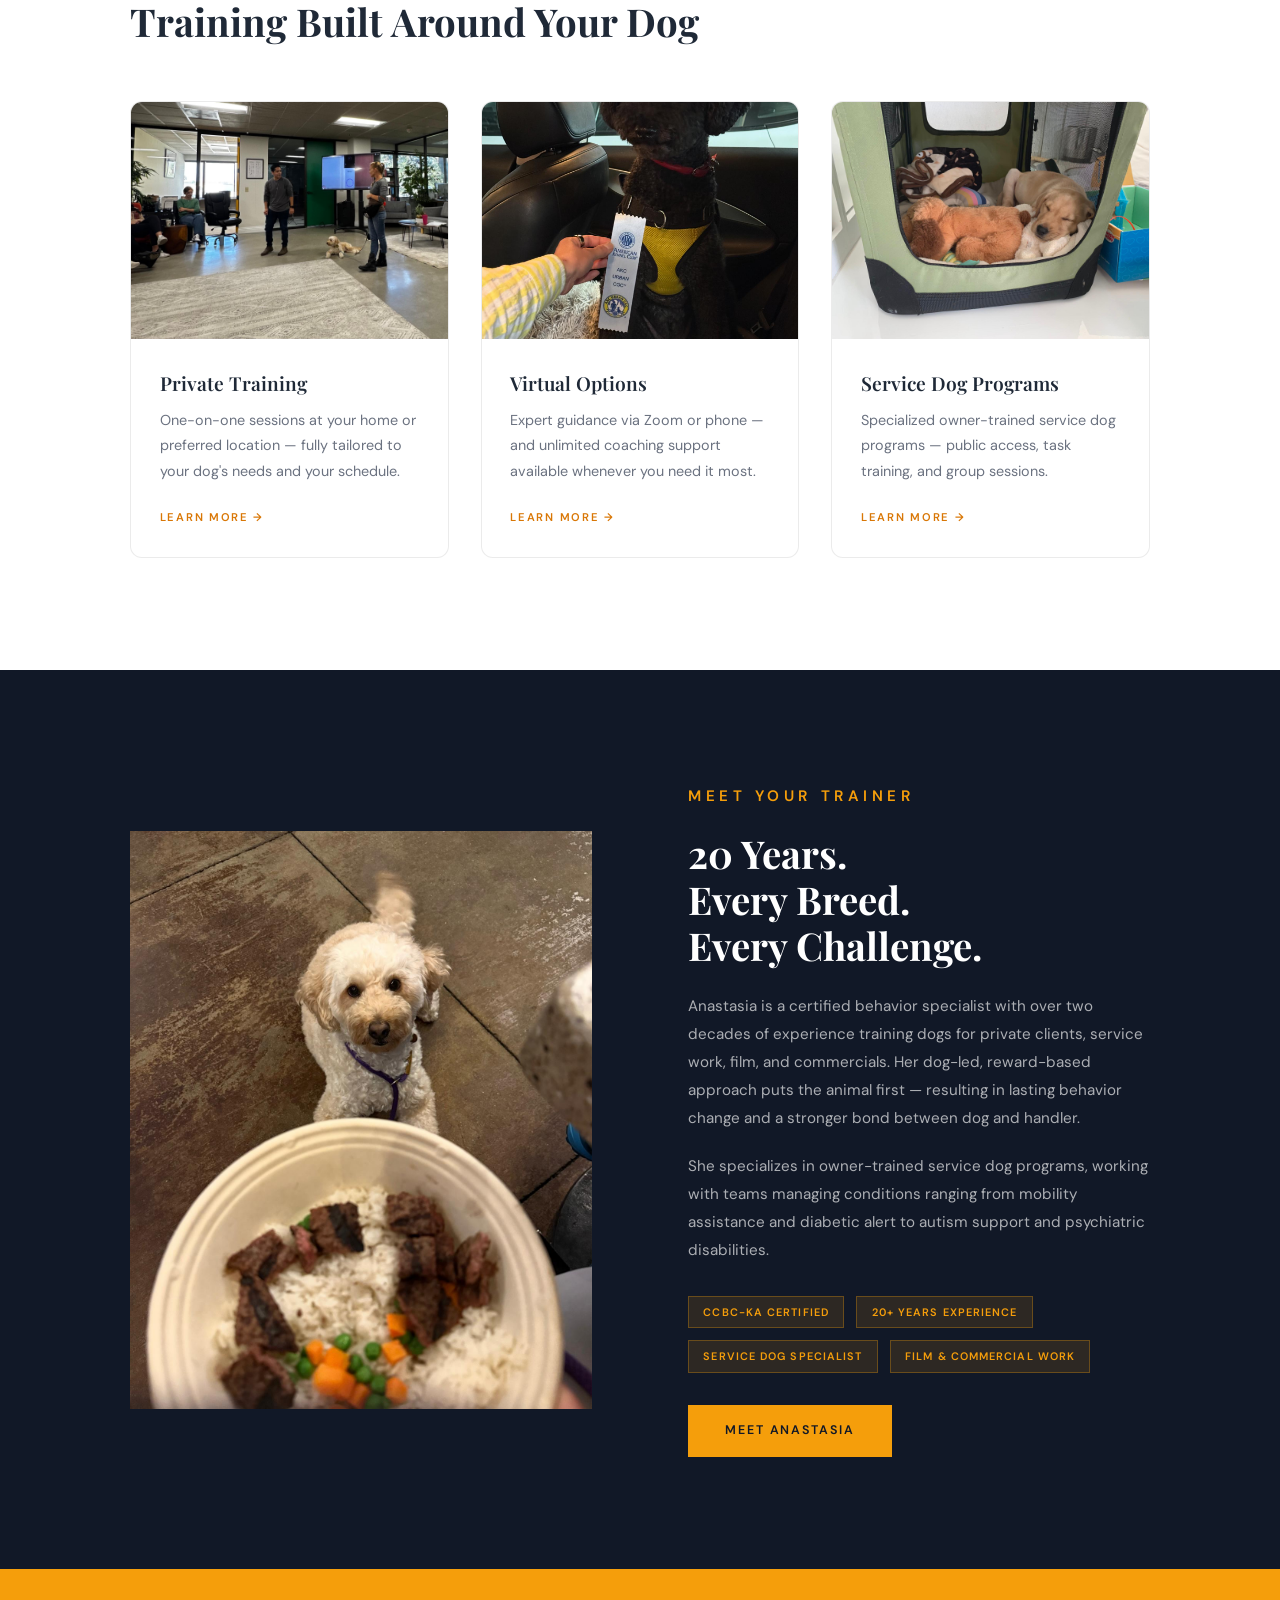
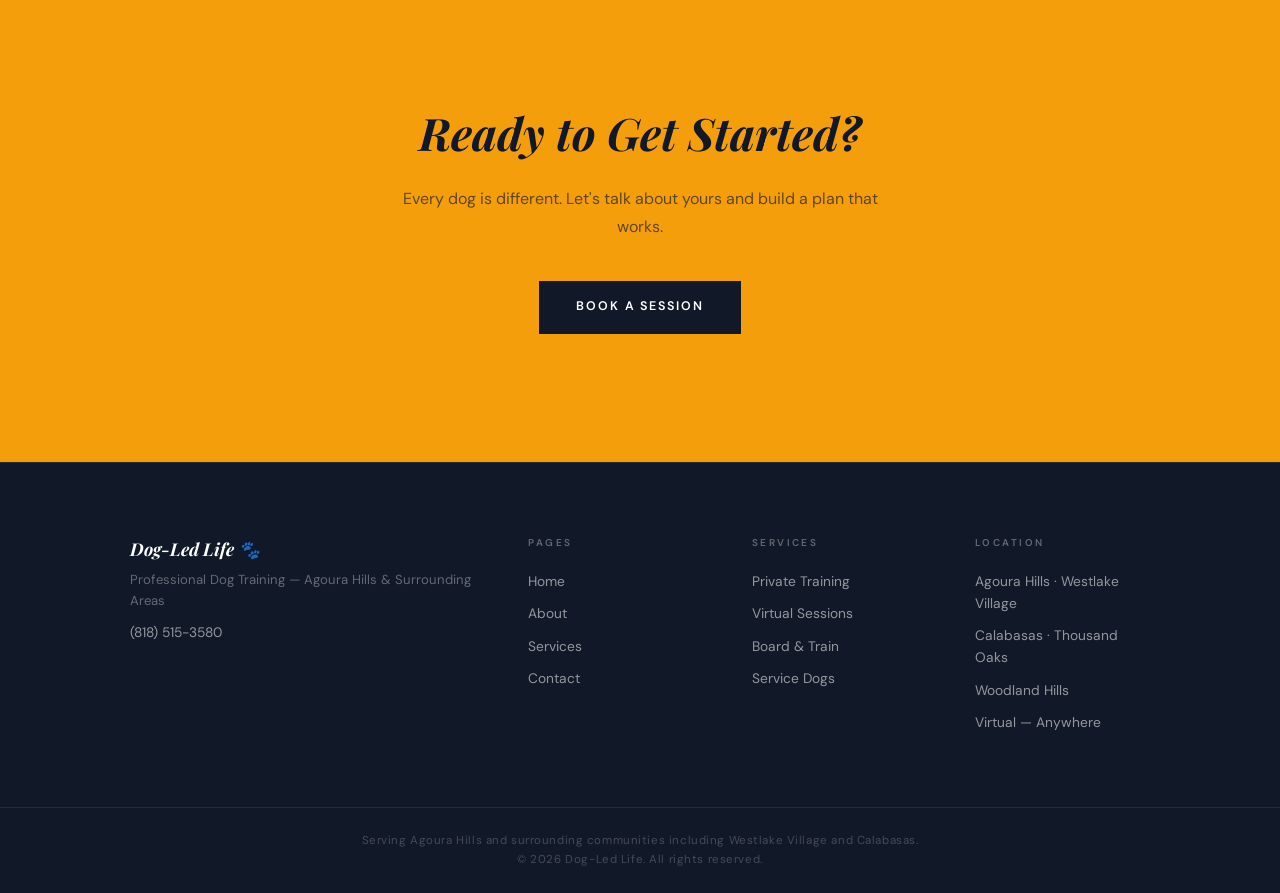
==== commit 13af0511: "Major hero redesign and site-wide polish - Full-bleed hero with gradient overlay (dark left, cream r" ====
--- a/index.html
+++ b/index.html
@@ -11,6 +11,7 @@
     <meta property="og:type" content="website">
     <meta property="og:url" content="https://www.dogledlife.com/">
     <meta property="og:site_name" content="Dog-Led Life">
+    <link rel="icon" type="image/png" href="images/favicon.png">
     <link rel="stylesheet" href="css/style.css">
     <link rel="preconnect" href="https://fonts.googleapis.com">
     <link rel="preconnect" href="https://fonts.gstatic.com" crossorigin>
@@ -20,7 +21,7 @@
 
     <!-- NAVIGATION -->
     <nav class="nav">
-        <a href="index.html" class="nav-brand">Dog-Led Life</a>
+        <a href="index.html" class="nav-brand"><img src="images/dogledlife-text.png" alt="Dog-Led Life"></a>
         <button class="nav-toggle" aria-label="Open menu">
             <span></span>
             <span></span>
@@ -32,27 +33,44 @@
             <li><a href="services.html">SERVICES</a></li>
             <li><a href="contact.html">CONTACT</a></li>
         </ul>
+        <a href="tel:+18185153580" class="nav-contact">(818) 515-3580</a>
         <a href="contact.html" class="nav-cta">GET STARTED</a>
     </nav>
 
     <!-- HERO -->
     <section class="hero">
-        <div class="hero-left">
-            <div class="hero-content">
-                <p class="hero-eyebrow">Certified Behavior Specialist — Agoura Hills, CA</p>
-                <div class="hero-headline-row">
-                    <h1 class="hero-headline">Happy Dogs.<br><em>Strong Bonds.</em><br>Real Results.</h1>
-                    <img src="images/certified-trainer.png" alt="Certified Trainer" class="hero-cert-badge">
-                </div>
+        <img src="images/hero.jpg" alt="Professional dog training with Anastasia Lavian" class="hero-bg">
+        <div class="hero-left-panel">
+            <p class="hero-eyebrow">Certified Behavior Specialist — Agoura Hills, CA</p>
+            <h1 class="hero-headline">
+                <span class="hl-left">Happy Dogs.</span>
+                <span class="hl-stamp"><em>Strong Bonds.</em></span>
+                <span class="hl-right">Real Results.</span>
+            </h1>
+        </div>
+        <div class="hero-right-panel">
+            <img src="images/certified-trainer.png" alt="Certified Trainer" class="hero-cert-badge">
+            <div class="hero-testimonial-carousel">
+                <blockquote class="hero-testimonial active">
+                    <p>"Anastasia transformed our reactive rescue in just weeks."</p>
+                    <cite>— Sarah M., Agoura Hills</cite>
+                </blockquote>
+                <blockquote class="hero-testimonial">
+                    <p>"Our dog's entire behavior changed. We finally feel confident on walks."</p>
+                    <cite>— James & Lily T., Westlake Village</cite>
+                </blockquote>
+                <blockquote class="hero-testimonial">
+                    <p>"The best investment we've made for our family and our dog."</p>
+                    <cite>— Michelle R., Calabasas</cite>
+                </blockquote>
+            </div>
+            <div class="hero-bottom">
                 <p class="hero-sub">Over 20 years of reward-based, dog-led training — from first-time pet owners to owner-trained service dog teams.</p>
                 <div class="hero-actions">
                     <a href="contact.html" class="btn">BOOK A SESSION</a>
                     <a href="services.html" class="btn btn-outline-dark">VIEW SERVICES</a>
                 </div>
             </div>
-        </div>
-        <div class="hero-right">
-            <img src="images/hero.jpg" alt="Professional dog training with Anastasia Lavian">
         </div>
     </section>
 
@@ -153,6 +171,7 @@
             <div class="footer-brand">
                 <p class="footer-name">Dog-Led Life 🐾</p>
                 <p class="footer-tagline">Professional Dog Training — Agoura Hills & Surrounding Areas</p>
+                <a href="tel:+18185153580" class="footer-phone">(818) 515-3580</a>
             </div>
             <div class="footer-col">
                 <h4>PAGES</h4>
@@ -188,6 +207,10 @@
         </div>
     </footer>
 
+    <video class="dog-float" autoplay loop muted playsinline>
+        <source src="images/dog-animation.webm" type="video/webm">
+    </video>
+
     <script src="js/main.js"></script>
 </body>
 </html>
--- a/css/style.css
+++ b/css/style.css
@@ -105,12 +105,13 @@
 }
 
 .nav-brand {
-    font-family: var(--heading);
-    font-size: 1.1rem;
-    font-weight: 700;
-    font-style: italic;
-    color: var(--white);
     margin-right: auto;
+}
+
+.nav-brand img {
+    height: 32px;
+    width: auto;
+    display: block;
 }
 
 .nav-links {
@@ -131,6 +132,18 @@
 
 .nav-links a:hover,
 .nav-links a.active { color: var(--white); }
+
+.nav-contact {
+    font-family: var(--body);
+    font-size: 0.72rem;
+    font-weight: 500;
+    color: rgba(255, 255, 255, 0.45);
+    letter-spacing: 0.05em;
+    transition: color 0.2s;
+    white-space: nowrap;
+}
+
+.nav-contact:hover { color: var(--yellow); }
 
 .nav-cta {
     font-family: var(--body);
@@ -214,66 +227,82 @@
 }
 
 /* =====================
-   HERO — SPLIT LAYOUT
+   HERO
    ===================== */
 .hero {
+    position: relative;
+    min-height: 100vh;
     display: grid;
-    grid-template-columns: 1fr 1fr;
-    min-height: 100vh;
-}
-
-.hero-left {
-    position: relative;
+    grid-template-columns: 56% 44%;
     overflow: hidden;
-    background: var(--cream);
-    display: flex;
-    align-items: center;
-    padding: 9rem 5rem 6rem;
-}
-
-@keyframes hero-glow-pulse {
-    0%, 100% { opacity: 0.6; transform: scale(1); }
-    50%       { opacity: 1;   transform: scale(1.2); }
-}
-
-.hero-left::before {
-    content: '';
-    position: absolute;
-    width: 600px;
-    height: 600px;
-    background: radial-gradient(circle, rgba(245, 158, 11, 0.12) 0%, transparent 65%);
-    top: -150px;
-    right: -150px;
-    pointer-events: none;
-    animation: hero-glow-pulse 9s ease-in-out infinite;
-}
-
-.hero-right {
-    position: relative;
-    overflow: hidden;
-    min-height: 600px;
-}
-
-.hero-right img {
+}
+
+.hero-bg {
     position: absolute;
     inset: 0;
     width: 100%;
     height: 100%;
     object-fit: cover;
-}
-
-.hero-content {
-    max-width: 520px;
+    object-position: center;
+    z-index: 0;
+}
+
+/* Base dark overlay to deepen the photo */
+.hero::before {
+    content: '';
+    position: absolute;
+    inset: 0;
+    background: rgba(0, 0, 0, 0.35);
+    z-index: 1;
+    pointer-events: none;
+}
+
+/* Gradient: dark on the left for headline readability, warm cream on right for sub text */
+.hero::after {
+    content: '';
+    position: absolute;
+    inset: 0;
+    background: linear-gradient(
+        to right,
+        rgba(0, 0, 0, 0.42) 0%,
+        rgba(0, 0, 0, 0.12) 42%,
+        rgba(255, 248, 220, 0.52) 56%,
+        rgba(255, 248, 220, 0.82) 100%
+    );
+    z-index: 2;
+    pointer-events: none;
+}
+
+@keyframes hero-glow-pulse {
+    0%, 100% { opacity: 0.6; transform: scale(1); }
+    50%       { opacity: 1;   transform: scale(1.2); }
+}
+
+.hero-left-panel {
+    position: relative;
+    z-index: 3;
+    display: flex;
+    flex-direction: column;
+    justify-content: flex-start;
+    padding: 8rem 3rem 4rem 4.5rem;
+}
+
+.hero-right-panel {
+    position: relative;
+    z-index: 3;
+    display: flex;
+    flex-direction: column;
+    justify-content: flex-start;
+    padding: 7rem 3.5rem 22vh 2rem;
 }
 
 .hero-cert-badge {
-    position: absolute;
-    top: 5.5rem;
-    right: 1.5rem;
-    width: 110px;
+    align-self: flex-end;
+    width: 120px;
+    margin-bottom: 3vh;
     opacity: 0;
     pointer-events: none;
-    animation: stamp-in 0.65s cubic-bezier(0.175, 0.885, 0.32, 1.275) forwards 1.6s;
+    animation: stamp-in 0.65s cubic-bezier(0.175, 0.885, 0.32, 1.275) forwards 2.1s;
 }
 
 .hero-eyebrow {
@@ -282,36 +311,92 @@
     font-size: 0.68rem;
     font-weight: 600;
     letter-spacing: 0.3em;
-    color: var(--yellow-dark);
+    color: var(--yellow);
     margin-bottom: 1.5rem;
     text-transform: uppercase;
 }
 
 .hero-headline {
     font-family: var(--heading);
-    font-size: clamp(2.6rem, 4.5vw, 4.2rem);
+    font-size: clamp(3.4rem, 5.85vw, 5.5rem);
     font-weight: 700;
     line-height: 1.12;
-    color: var(--dark-text);
-    margin-bottom: 1.5rem;
+    color: var(--white);
+    margin-bottom: 0;
 }
 
 .hero-headline em {
     font-style: italic;
-    color: var(--yellow-dark);
+    color: var(--yellow);
 }
 
 .hero-sub {
-    font-size: 1rem;
+    flex: 1;
+    min-width: 0;
+    font-size: 0.95rem;
+    color: var(--dark-text);
+    line-height: 1.8;
+}
+
+.hero-testimonial-carousel {
+    position: relative;
+    height: 5.5rem;
+    overflow: hidden;
+    opacity: 0;
+    animation: hero-slide-left 0.6s ease forwards 2.4s;
+}
+
+.hero-testimonial {
+    position: absolute;
+    width: 100%;
+    border-left: 2px solid var(--yellow);
+    padding-left: 1rem;
+    transform: translateY(110%);
+    opacity: 0;
+    transition: transform 0.55s ease, opacity 0.55s ease;
+}
+
+.hero-testimonial.active {
+    transform: translateY(0);
+    opacity: 1;
+}
+
+.hero-testimonial.exiting {
+    transform: translateY(-110%);
+    opacity: 0;
+}
+
+.hero-testimonial p {
+    font-family: var(--heading);
+    font-size: 0.95rem;
+    font-style: italic;
+    color: var(--dark-text);
+    line-height: 1.6;
+    margin-bottom: 0.4rem;
+}
+
+.hero-testimonial cite {
+    font-family: var(--body);
+    font-size: 0.68rem;
+    font-weight: 600;
+    letter-spacing: 0.12em;
     color: var(--grey-text);
-    line-height: 1.8;
-    margin-bottom: 2.5rem;
+    font-style: normal;
+    text-transform: uppercase;
+}
+
+.hero-bottom {
+    display: flex;
+    align-items: flex-start;
+    gap: 2rem;
+    margin-top: auto;
 }
 
 .hero-actions {
     display: flex;
-    gap: 1rem;
-    flex-wrap: wrap;
+    flex-direction: column;
+    gap: 0.75rem;
+    flex-shrink: 0;
 }
 
 .btn-outline-dark {
@@ -525,6 +610,16 @@
     color: rgba(255, 255, 255, 0.35);
 }
 
+.footer-phone {
+    display: block;
+    font-size: 0.86rem;
+    color: rgba(255, 255, 255, 0.55);
+    margin-top: 0.6rem;
+    transition: color 0.2s;
+}
+
+.footer-phone:hover { color: var(--yellow); }
+
 .footer-col h4 {
     font-size: 0.62rem;
     font-weight: 600;
@@ -565,6 +660,14 @@
     background: var(--black);
     color: var(--white);
     border-bottom: 3px solid var(--yellow);
+}
+
+.heading-paw {
+    display: inline;
+    height: 0.8em;
+    width: auto;
+    vertical-align: middle;
+    margin-left: 0.2em;
 }
 
 .page-header h1 {
@@ -1074,7 +1177,12 @@
    HERO ENTRANCE ANIMATIONS
    ===================== */
 @keyframes hero-slide-left {
-    from { opacity: 0; transform: translateX(-40px); }
+    from { opacity: 0; transform: translateX(-50px); }
+    to   { opacity: 1; transform: translateX(0); }
+}
+
+@keyframes hero-slide-right {
+    from { opacity: 0; transform: translateX(50px); }
     to   { opacity: 1; transform: translateX(0); }
 }
 
@@ -1085,24 +1193,46 @@
     100% { opacity: 0.9; transform: scale(1) rotate(0deg); }
 }
 
+@keyframes text-stamp {
+    0%   { opacity: 0; transform: scale(1.5) rotate(2deg); }
+    60%  { opacity: 1; transform: scale(1.03) rotate(-0.5deg); }
+    80%  { transform: scale(0.98); }
+    100% { opacity: 1; transform: scale(1) rotate(0deg); }
+}
+
 .hero-eyebrow {
     opacity: 0;
     animation: hero-slide-left 0.6s ease forwards 0.2s;
 }
 
-.hero-headline {
+.hero-headline { opacity: 1; }
+
+.hl-left {
+    display: block;
     opacity: 0;
-    animation: hero-slide-left 0.7s ease forwards 0.55s;
+    animation: hero-slide-left 0.65s ease forwards 0.5s;
+}
+
+.hl-stamp {
+    display: block;
+    opacity: 0;
+    animation: text-stamp 0.7s cubic-bezier(0.175, 0.885, 0.32, 1.275) forwards 0.9s;
+}
+
+.hl-right {
+    display: block;
+    opacity: 0;
+    animation: hero-slide-right 0.65s ease forwards 1.3s;
 }
 
 .hero-sub {
     opacity: 0;
-    animation: hero-slide-left 0.6s ease forwards 1s;
+    animation: hero-slide-left 0.6s ease forwards 1.65s;
 }
 
 .hero-actions {
     opacity: 0;
-    animation: hero-slide-left 0.6s ease forwards 1.3s;
+    animation: hero-slide-left 0.6s ease forwards 1.9s;
 }
 
 /* =====================
@@ -1121,20 +1251,36 @@
 
 @media (prefers-reduced-motion: reduce) {
     .reveal { opacity: 1; transform: none; transition: none; }
-    .hero-left::before { animation: none; }
-    .hero-eyebrow, .hero-headline, .hero-sub, .hero-actions { opacity: 1; animation: none; }
+    .hero-eyebrow, .hero-sub, .hero-actions, .hl-left, .hl-stamp, .hl-right { opacity: 1; animation: none; }
+    .hero-testimonial-carousel { opacity: 1; animation: none; }
+    .hero-testimonial { transition: none; }
+    .hero-testimonial.active { transform: translateY(0); opacity: 1; }
     .hero-cert-badge { opacity: 0.9; animation: none; }
 }
 
 /* =====================
+   DOG FLOAT ANIMATION
+   ===================== */
+.dog-float {
+    position: fixed;
+    bottom: 0;
+    right: 0;
+    width: 220px;
+    cursor: pointer;
+    z-index: 50;
+}
+
+/* =====================
    MOBILE
    ===================== */
 @media (max-width: 900px) {
-    .hero                { grid-template-columns: 1fr; }
-    .hero-left           { padding: 8rem 2.5rem 4rem; }
-    .hero-right          { min-height: 50vw; position: relative; }
-    .hero-headline-row   { display: flex; align-items: flex-start; gap: 1.2rem; }
-    .hero-cert-badge     { position: static; width: 80px; flex-shrink: 0; }
+    .hero                { display: flex; flex-direction: column; min-height: 0; }
+    .hero-bg             { position: static; width: 100%; height: 58vw; object-fit: cover; flex-shrink: 0; }
+    .hero::after         { display: none; }
+    .hero-left-panel     { background: rgba(0, 0, 0, 0.88); padding: 2rem 2rem 2.5rem; justify-content: flex-start; }
+    .hero-right-panel    { background: var(--cream); padding: 2rem 2rem 3rem; justify-content: flex-start; gap: 2rem; }
+    .hero-cert-badge     { align-self: flex-start; width: 80px; }
+    .hero-bottom         { flex-direction: column; gap: 1.5rem; }
     .photo-strip         { grid-template-columns: repeat(2, 1fr); height: 320px; }
     .services-grid       { grid-template-columns: 1fr; }
     .about-snippet-inner { grid-template-columns: 1fr; gap: 3rem; }
@@ -1153,8 +1299,9 @@
     body { font-size: 18px; }
 
     .nav { padding: 1rem 1.5rem; }
-    .nav-cta    { display: none; }
-    .nav-toggle { display: flex; }
+    .nav-cta      { display: none; }
+    .nav-contact  { display: none; }
+    .nav-toggle   { display: flex; }
 
     .nav-links {
         display: none;
@@ -1179,11 +1326,12 @@
         letter-spacing: 0.2em;
     }
 
-    .hero-left    { padding: 6rem 1.5rem 4rem; }
-    .hero-cert-badge { width: 70px; }
-    .hero-actions { flex-direction: column; }
+    .hero-left-panel  { padding: 1.5rem 1.5rem 2rem; }
+    .hero-right-panel { padding: 1.5rem 1.5rem 2.5rem; }
+    .hero-cert-badge  { width: 68px; }
     .hero-actions .btn { text-align: center; }
     .photo-strip  { height: 240px; }
+    .philosophy   { padding: 2.5rem 0; }
     .spec-grid    { grid-template-columns: 1fr; }
     .footer-inner { grid-template-columns: 1fr; }
     .footer-bottom { padding: 1.5rem 1.5rem; }
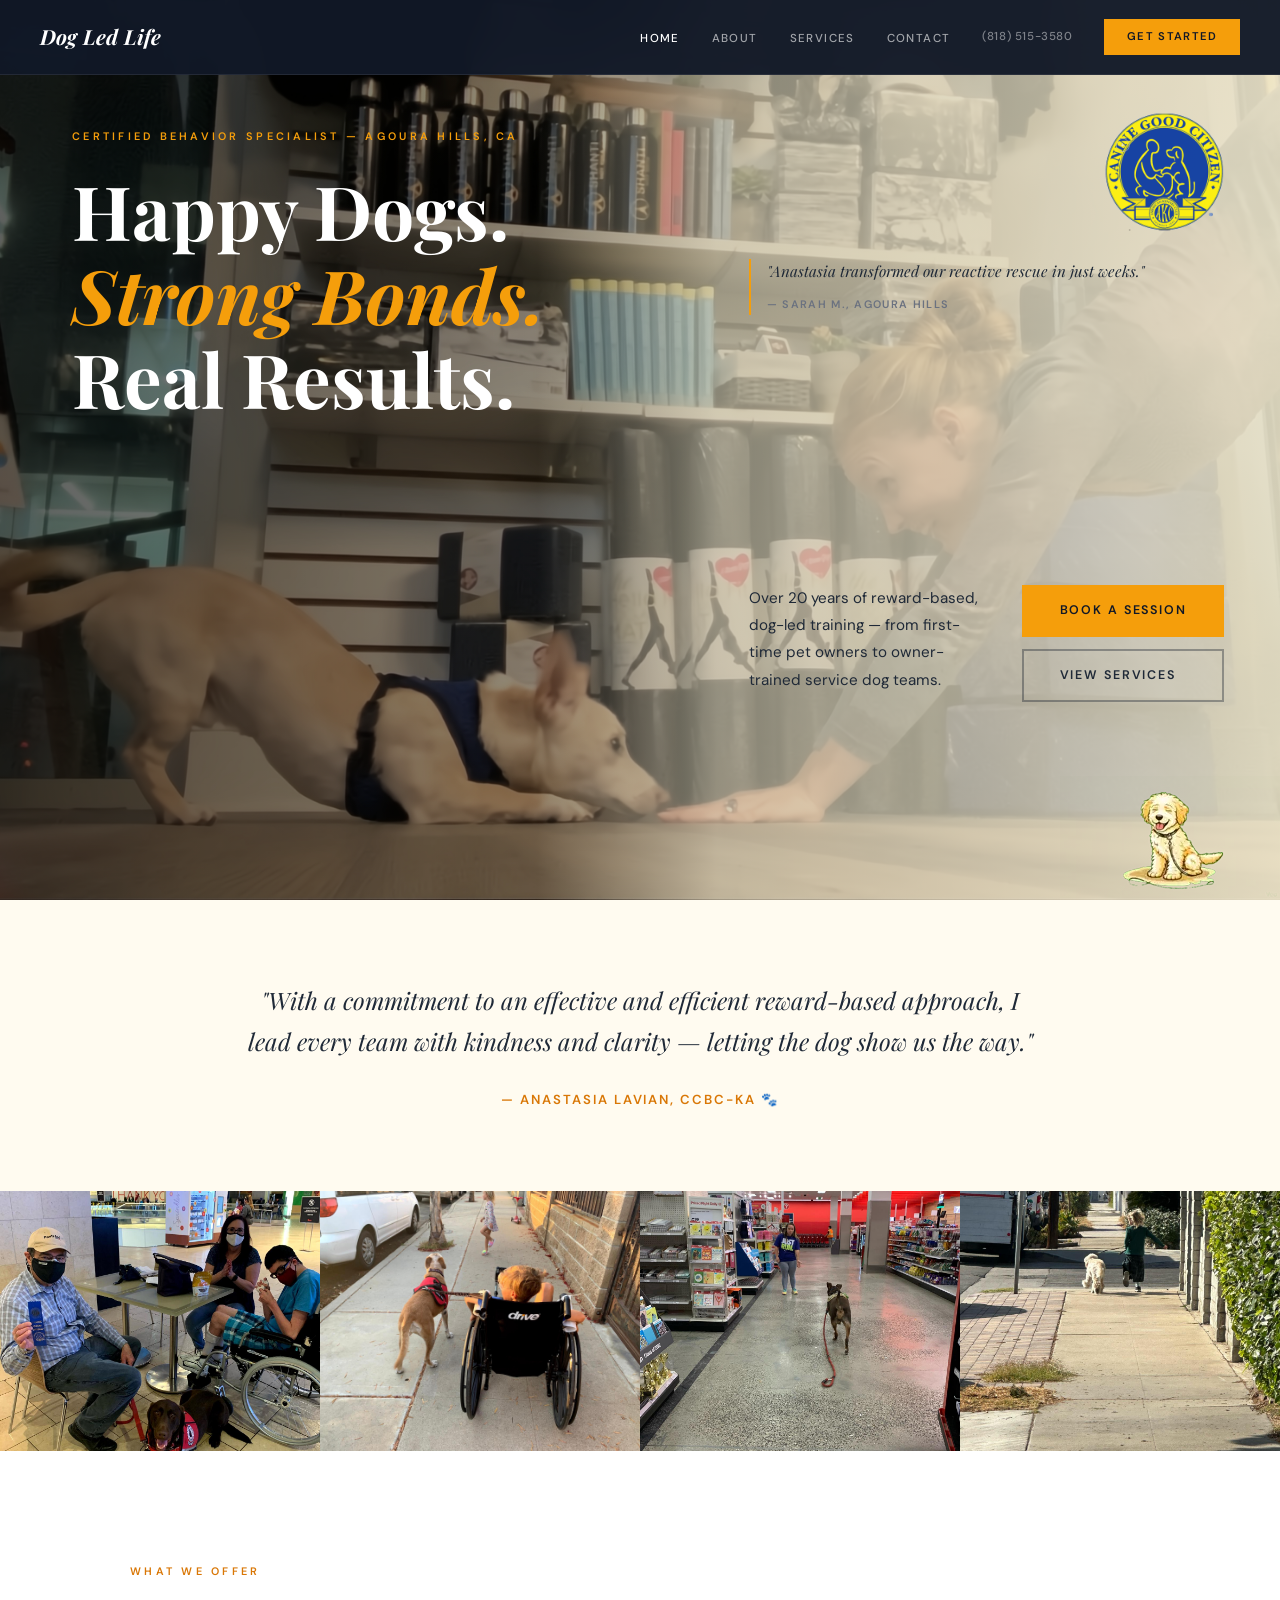
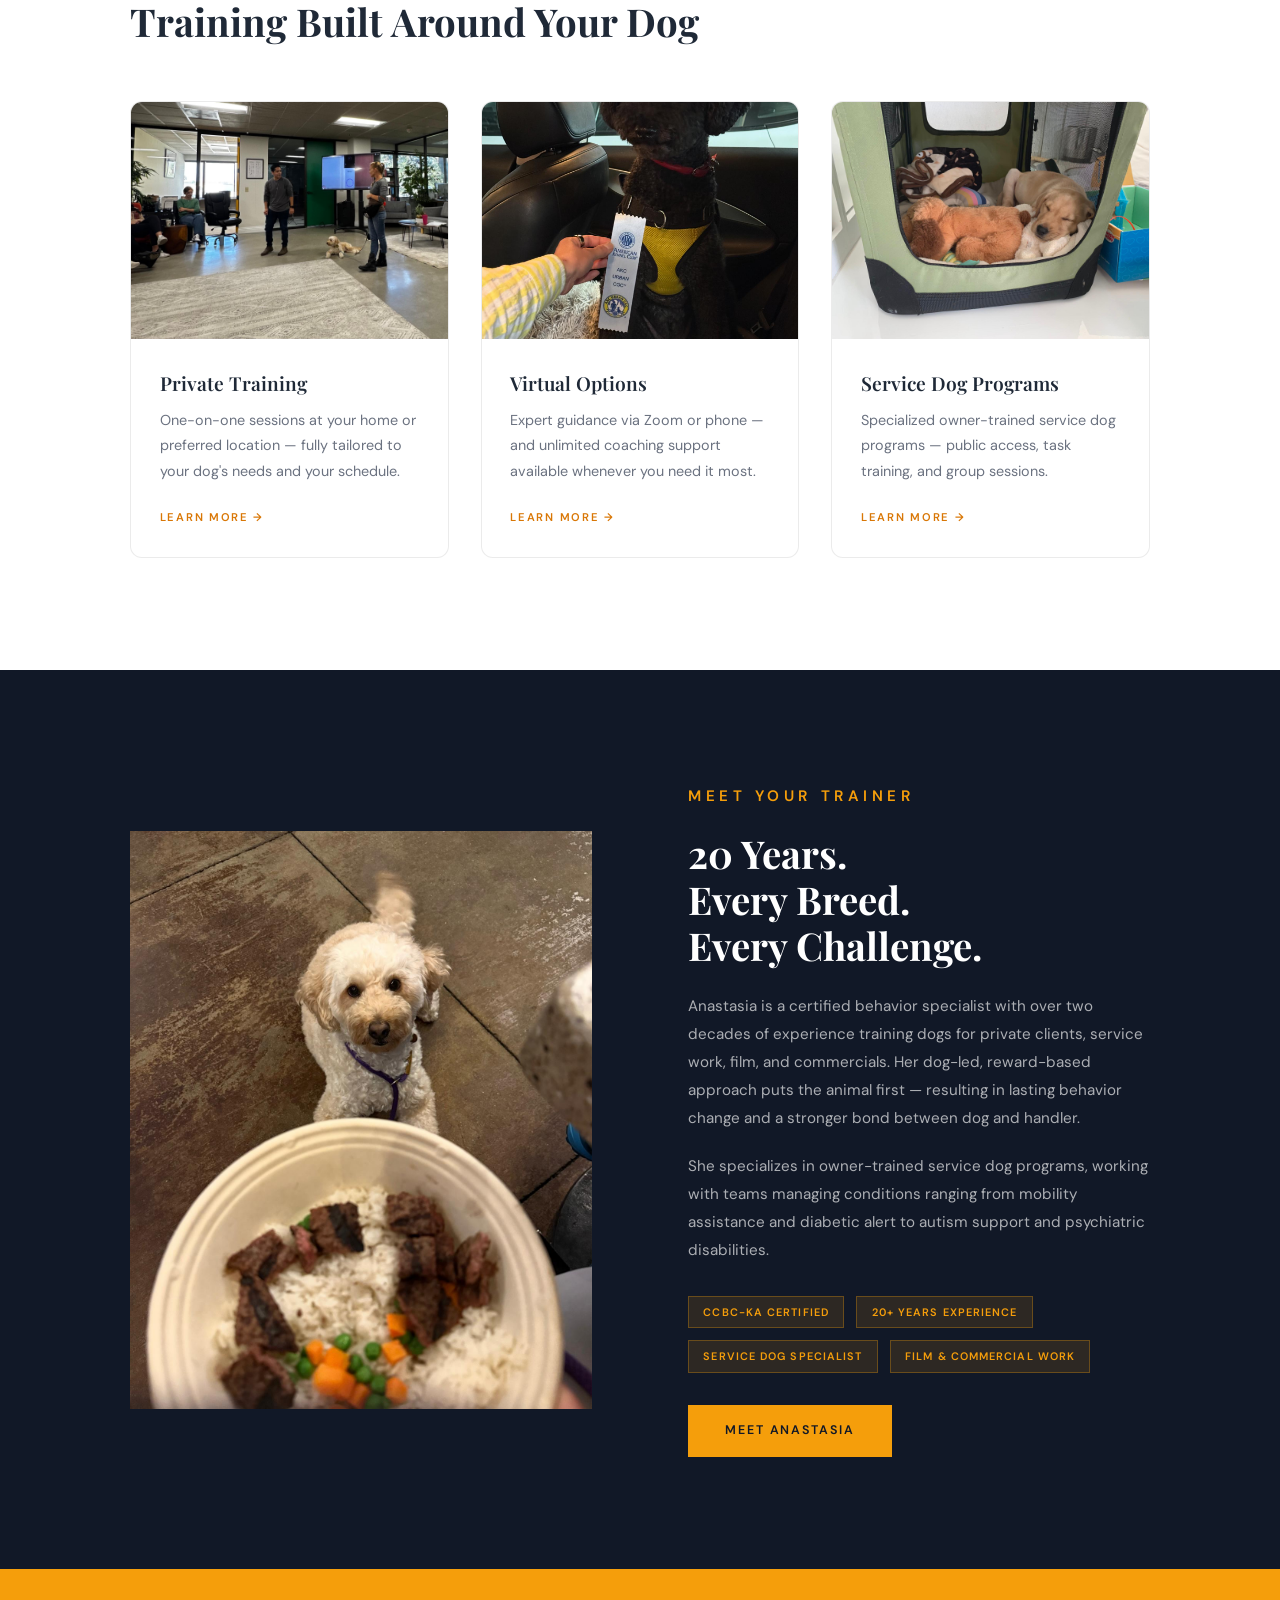
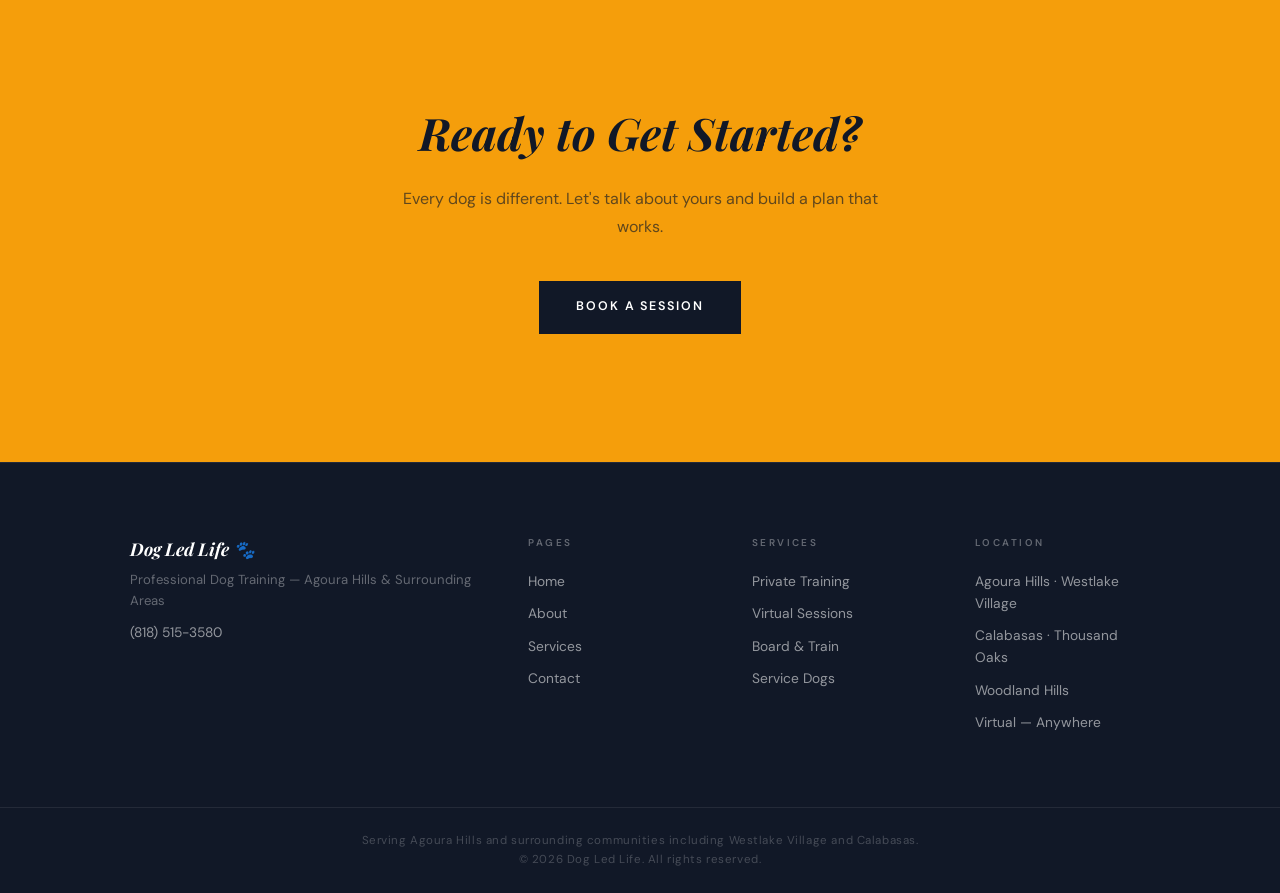
==== commit b42d2b05: "Initial staging push" ====
--- a/index.html
+++ b/index.html
@@ -3,14 +3,14 @@
 <head>
     <meta charset="UTF-8">
     <meta name="viewport" content="width=device-width, initial-scale=1.0">
-    <title>Dog-Led Life — Professional Dog Training</title>
+    <title>Dog Led Life — Professional Dog Training</title>
     <meta name="description" content="Certified behavior specialist Anastasia Lavian offers reward-based dog training in Agoura Hills and surrounding communities — specializing in service dogs, private training, and behavior modification.">
     <link rel="canonical" href="https://www.dogledlife.com/">
-    <meta property="og:title" content="Dog-Led Life — Professional Dog Training">
+    <meta property="og:title" content="Dog Led Life — Professional Dog Training">
     <meta property="og:description" content="Reward-based, dog-led training with over 20 years of experience. Service dogs, private training, and behavior modification.">
     <meta property="og:type" content="website">
     <meta property="og:url" content="https://www.dogledlife.com/">
-    <meta property="og:site_name" content="Dog-Led Life">
+    <meta property="og:site_name" content="Dog Led Life">
     <link rel="icon" type="image/png" href="images/favicon.png">
     <link rel="stylesheet" href="css/style.css">
     <link rel="preconnect" href="https://fonts.googleapis.com">
@@ -21,7 +21,7 @@
 
     <!-- NAVIGATION -->
     <nav class="nav">
-        <a href="index.html" class="nav-brand"><img src="images/dogledlife-text.png" alt="Dog-Led Life"></a>
+        <a href="index.html" class="nav-brand">Dog Led Life</a>
         <button class="nav-toggle" aria-label="Open menu">
             <span></span>
             <span></span>
@@ -169,7 +169,7 @@
     <footer class="footer">
         <div class="footer-inner container">
             <div class="footer-brand">
-                <p class="footer-name">Dog-Led Life 🐾</p>
+                <p class="footer-name">Dog Led Life 🐾</p>
                 <p class="footer-tagline">Professional Dog Training — Agoura Hills & Surrounding Areas</p>
                 <a href="tel:+18185153580" class="footer-phone">(818) 515-3580</a>
             </div>
@@ -203,13 +203,14 @@
         </div>
         <div class="footer-bottom">
             <p>Serving Agoura Hills and surrounding communities including Westlake Village and Calabasas.</p>
-            <p>&copy; 2026 Dog-Led Life. All rights reserved.</p>
+            <p>&copy; 2026 Dog Led Life. All rights reserved.</p>
         </div>
     </footer>
 
-    <video class="dog-float" autoplay loop muted playsinline>
-        <source src="images/dog-animation.webm" type="video/webm">
-    </video>
+    <picture class="dog-float">
+        <source type="image/webp" srcset="images/dog-animation.webp">
+        <img src="images/dog-animation.apng" alt="">
+    </picture>
 
     <script src="js/main.js"></script>
 </body>
--- a/css/style.css
+++ b/css/style.css
@@ -106,12 +106,13 @@
 
 .nav-brand {
     margin-right: auto;
-}
-
-.nav-brand img {
-    height: 32px;
-    width: auto;
-    display: block;
+    font-family: var(--heading);
+    font-size: 1.3rem;
+    font-weight: 700;
+    font-style: italic;
+    color: var(--white);
+    letter-spacing: 0.01em;
+    white-space: nowrap;
 }
 
 .nav-links {
@@ -1268,6 +1269,12 @@
     width: 220px;
     cursor: pointer;
     z-index: 50;
+    display: block;
+}
+
+.dog-float img {
+    width: 100%;
+    display: block;
 }
 
 /* =====================
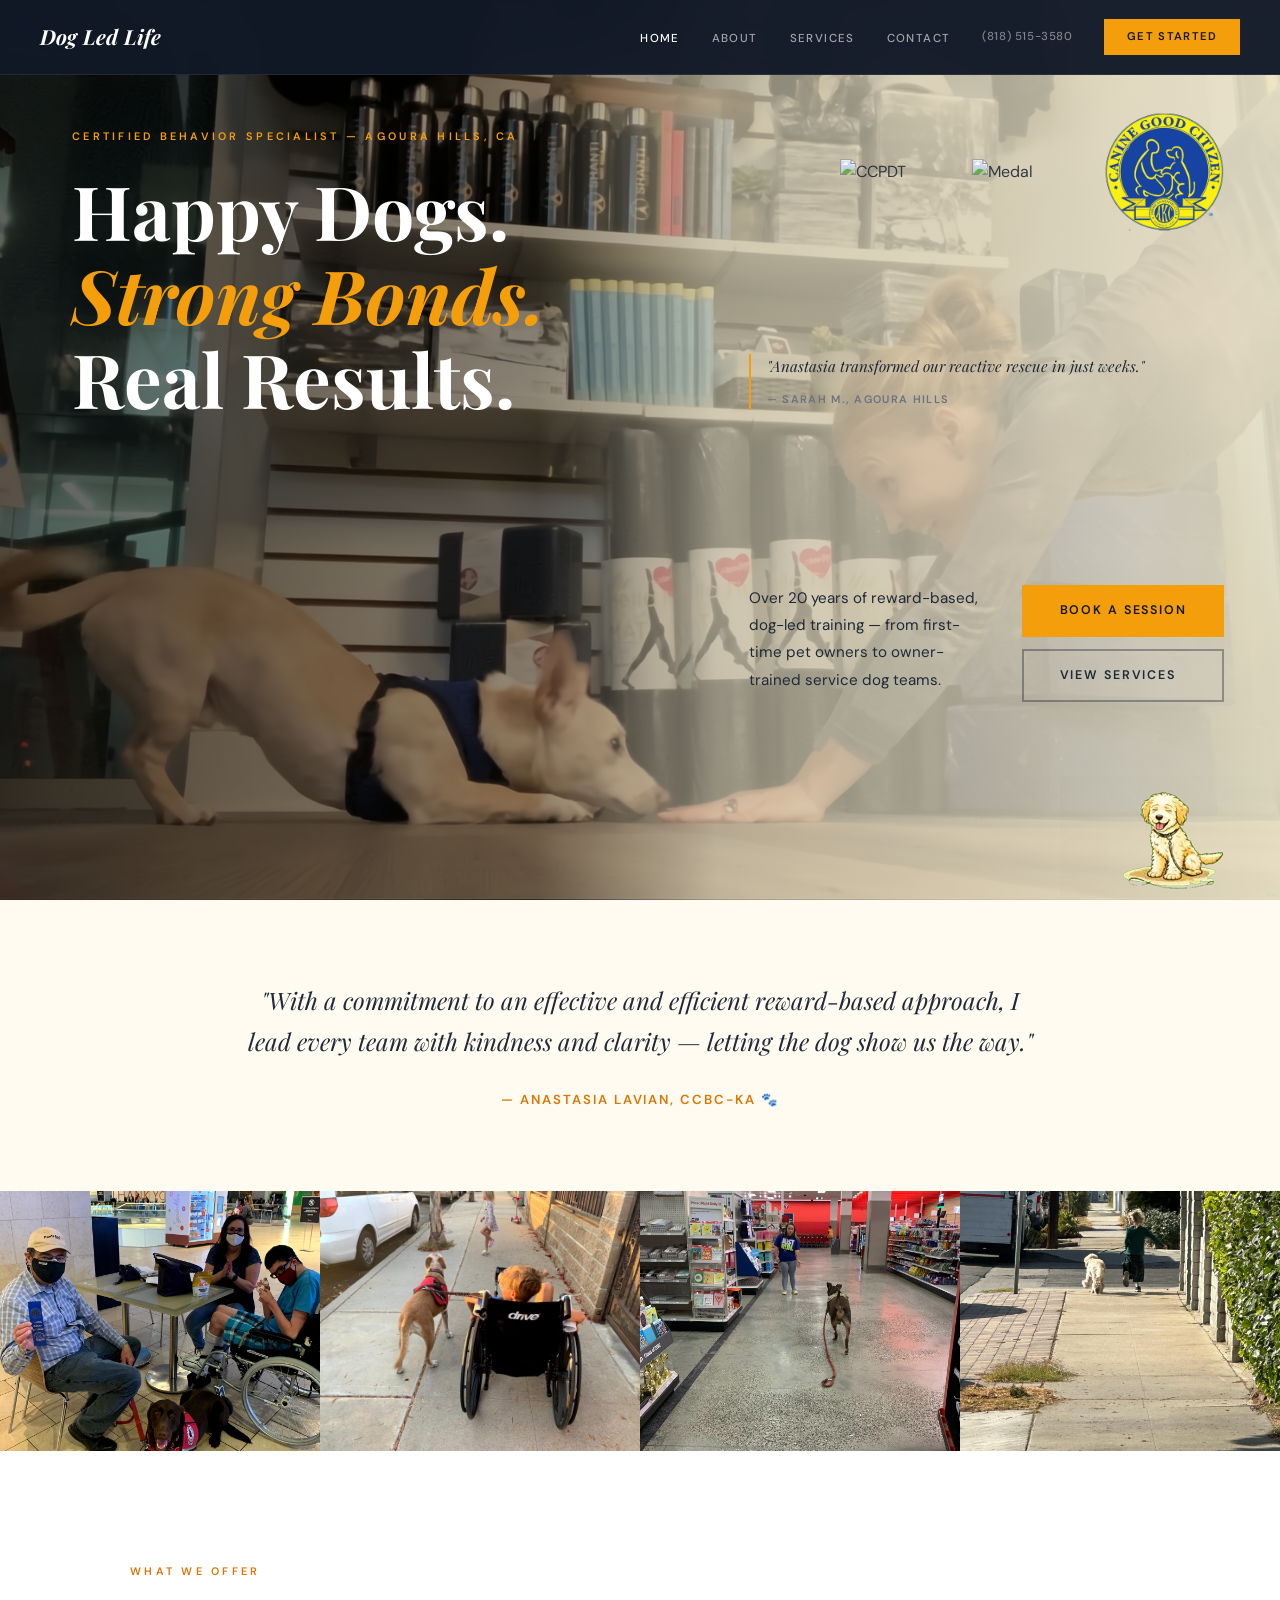
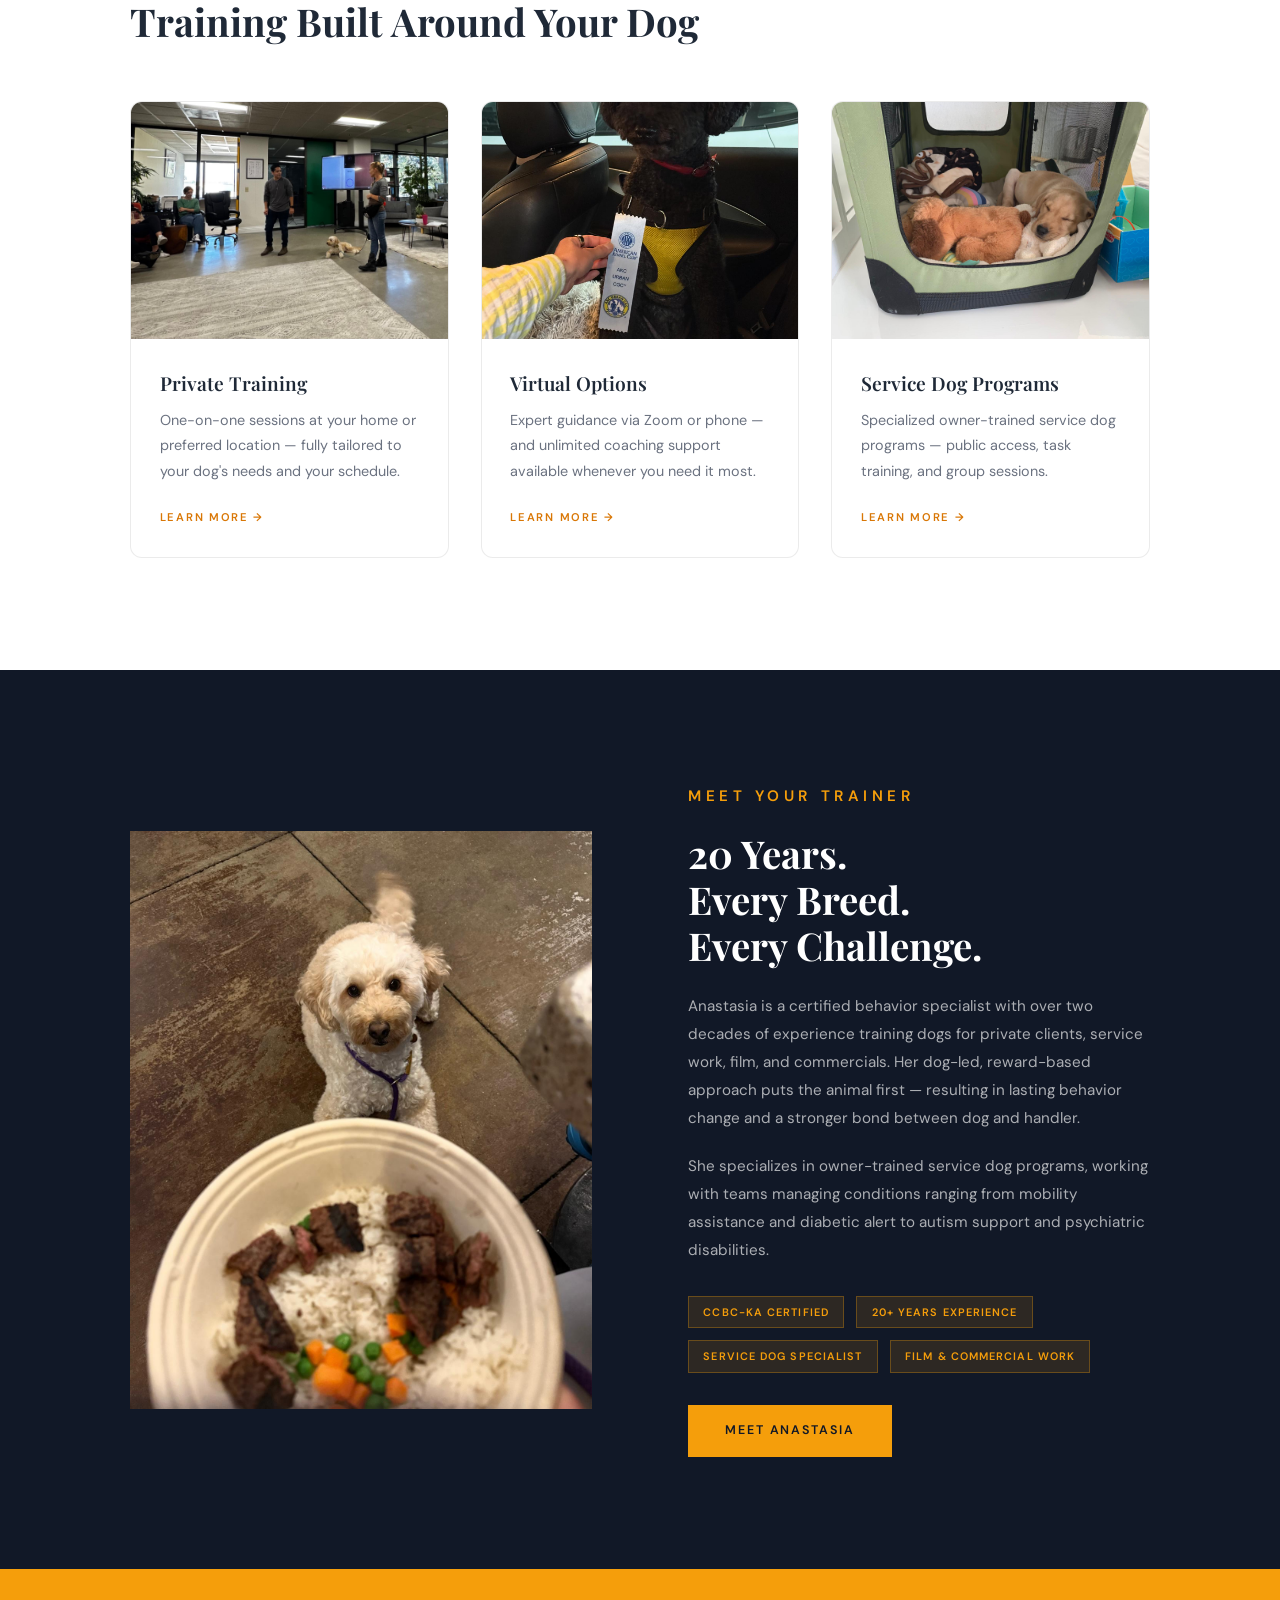
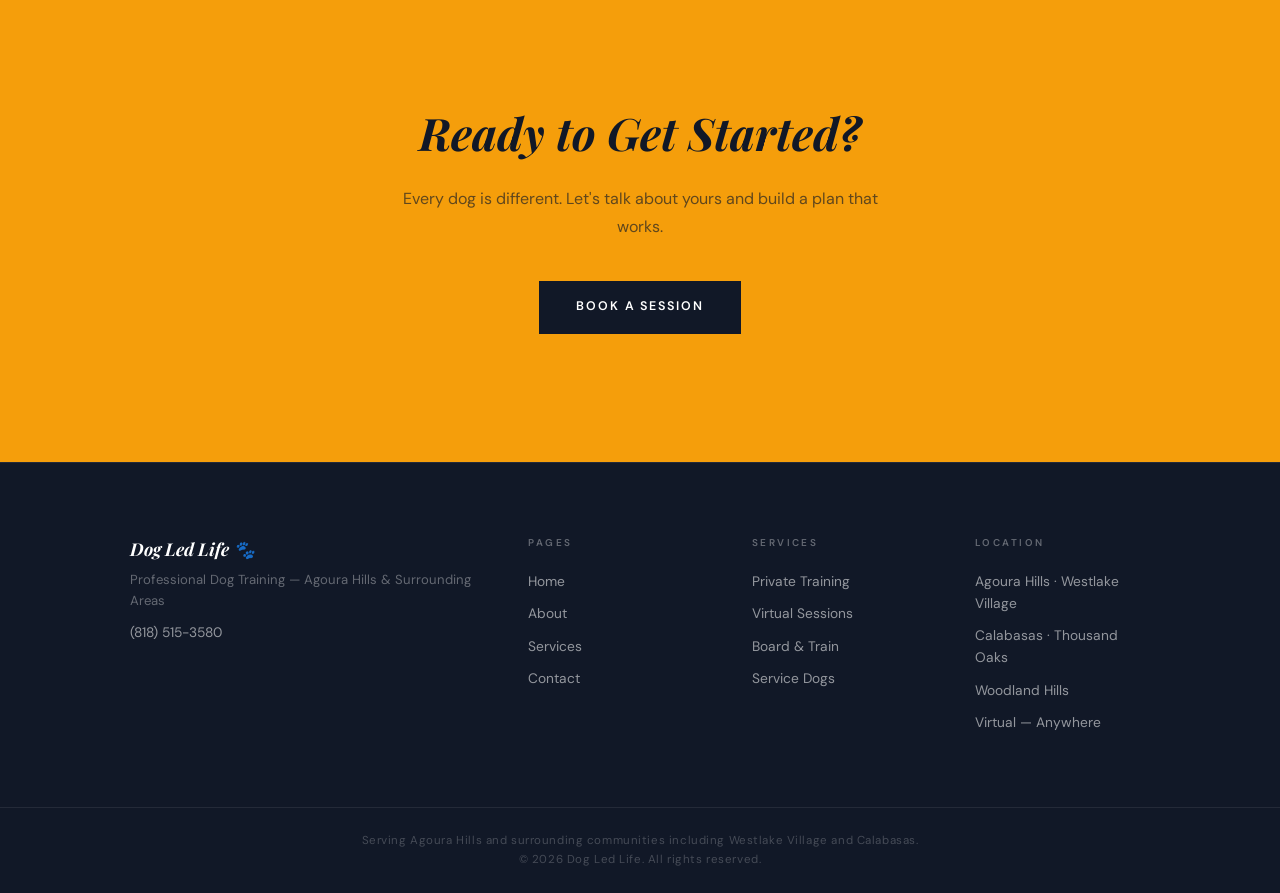
==== commit a569c14d: "Add CCPDT and medal badges, move reviews down" ====
--- a/index.html
+++ b/index.html
@@ -49,7 +49,11 @@
             </h1>
         </div>
         <div class="hero-right-panel">
-            <img src="images/certified-trainer.png" alt="Certified Trainer" class="hero-cert-badge">
+            <div class="hero-badges">
+                <img src="images/CCPDT.png" alt="CCPDT" class="hero-cert-badge">
+                <img src="images/medal.png" alt="Medal" class="hero-cert-badge">
+                <img src="images/certified-trainer.png" alt="Certified Trainer" class="hero-cert-badge">
+            </div>
             <div class="hero-testimonial-carousel">
                 <blockquote class="hero-testimonial active">
                     <p>"Anastasia transformed our reactive rescue in just weeks."</p>
--- a/css/style.css
+++ b/css/style.css
@@ -297,10 +297,16 @@
     padding: 7rem 3.5rem 22vh 2rem;
 }
 
+.hero-badges {
+    align-self: flex-end;
+    display: flex;
+    align-items: center;
+    gap: 12px;
+    margin-bottom: 3vh;
+}
+
 .hero-cert-badge {
-    align-self: flex-end;
     width: 120px;
-    margin-bottom: 3vh;
     opacity: 0;
     pointer-events: none;
     animation: stamp-in 0.65s cubic-bezier(0.175, 0.885, 0.32, 1.275) forwards 2.1s;
@@ -344,6 +350,7 @@
     height: 5.5rem;
     overflow: hidden;
     opacity: 0;
+    margin-top: 20%;
     animation: hero-slide-left 0.6s ease forwards 2.4s;
 }
 
@@ -1311,22 +1318,27 @@
     .nav-toggle   { display: flex; }
 
     .nav-links {
-        display: none;
-        position: fixed;
-        top: 0;
+        display: flex;
+        position: absolute;
+        top: 100%;
         left: 0;
         width: 100%;
-        height: 100vh;
-        background: #000000;
+        background: #1a3a6b;
         flex-direction: column;
         align-items: center;
-        justify-content: flex-start;
-        padding-top: 6rem;
-        gap: 2.5rem;
+        padding: 1.5rem 0 2rem;
+        gap: 1.5rem;
         z-index: 9999;
+        max-height: 0;
+        overflow: hidden;
+        opacity: 0;
+        transition: max-height 0.4s cubic-bezier(0.4, 0, 0.2, 1), opacity 0.3s ease;
     }
 
-    .nav-links.open { display: flex; }
+    .nav-links.open {
+        max-height: 300px;
+        opacity: 1;
+    }
 
     .nav-links a {
         font-size: 1.1rem;
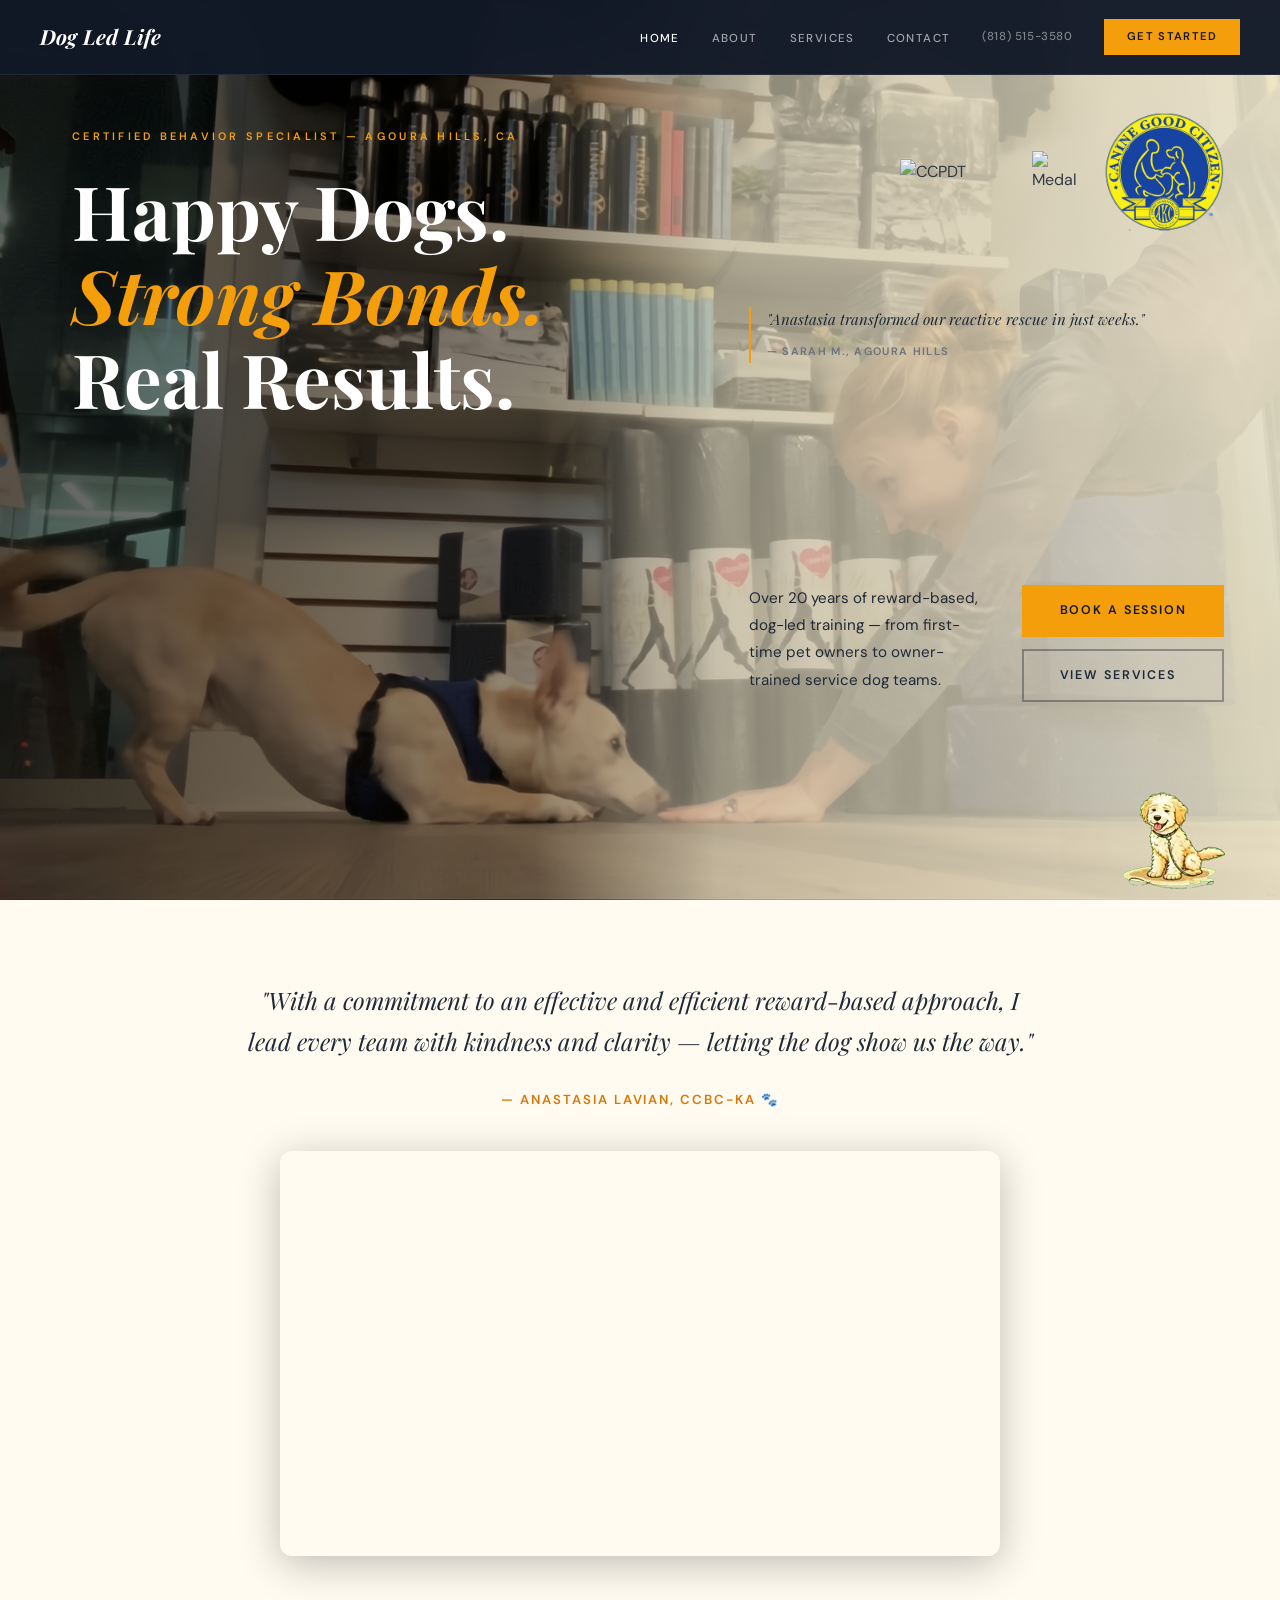
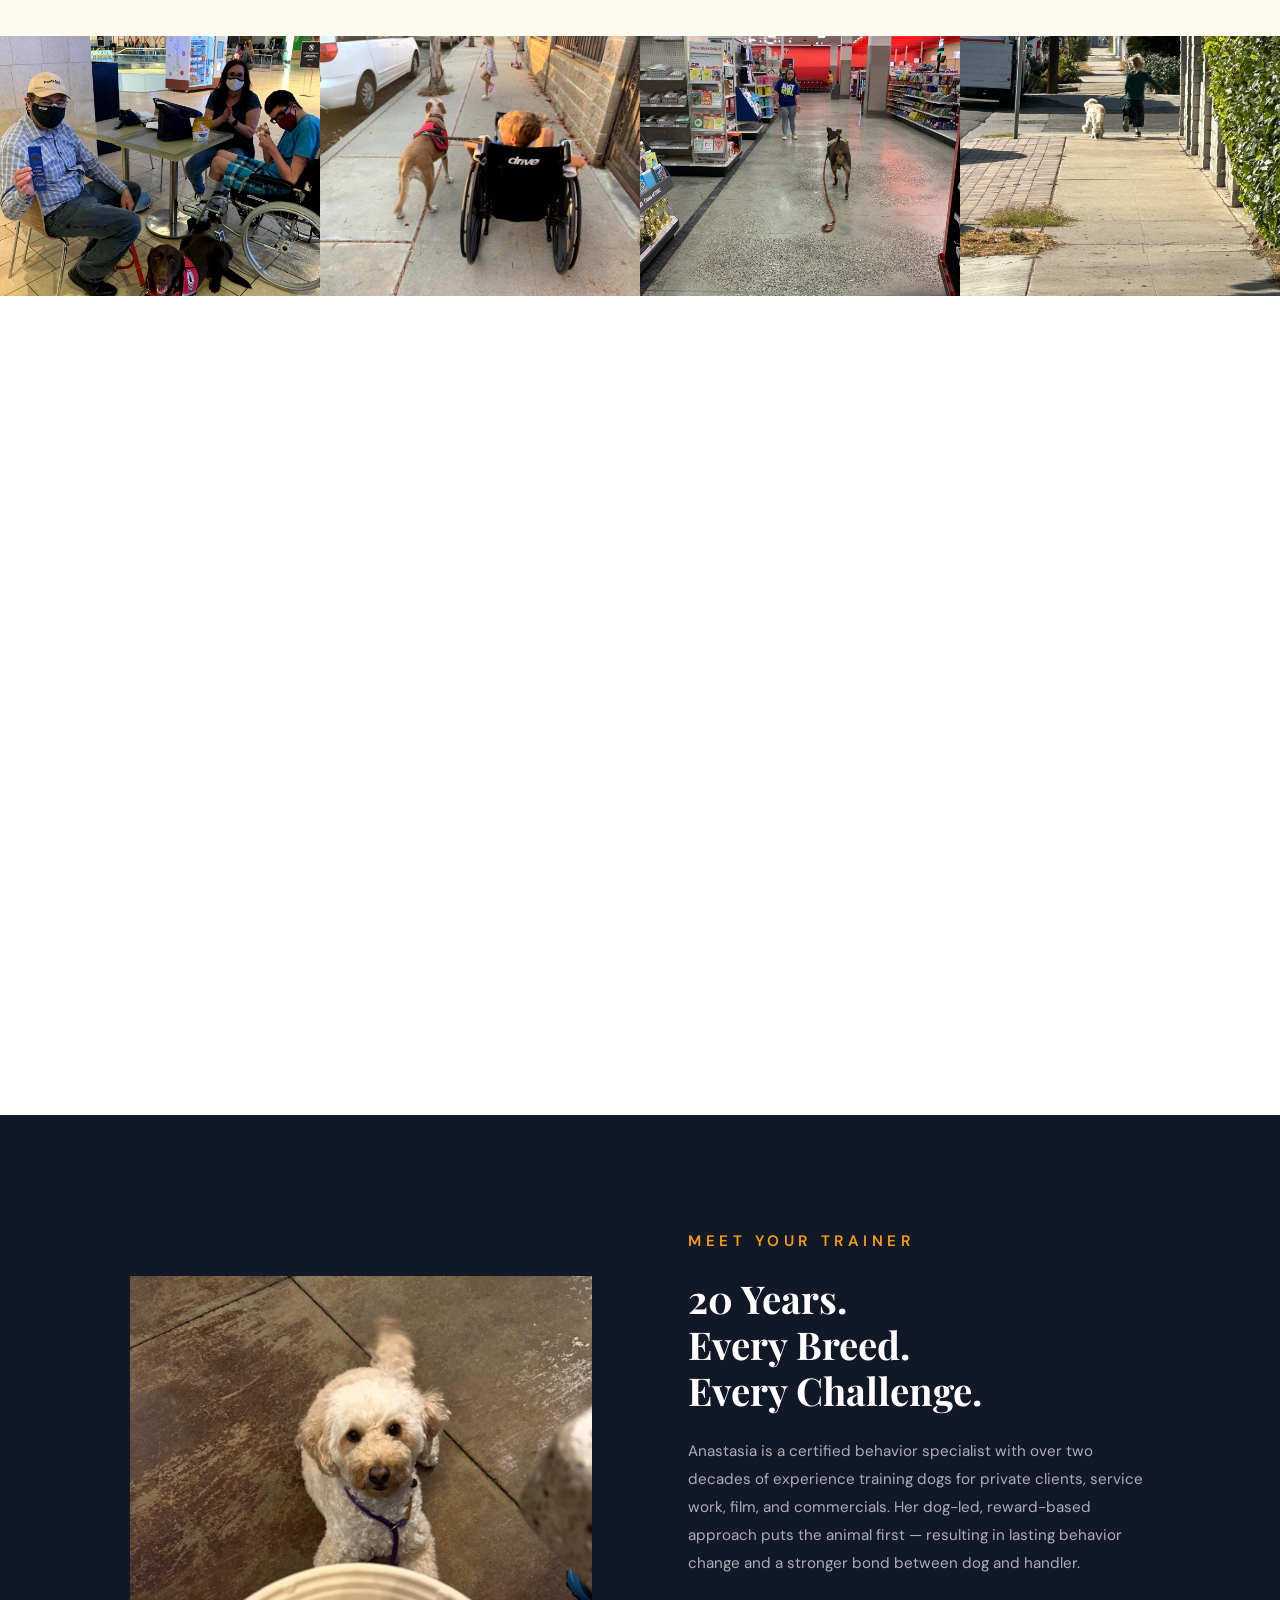
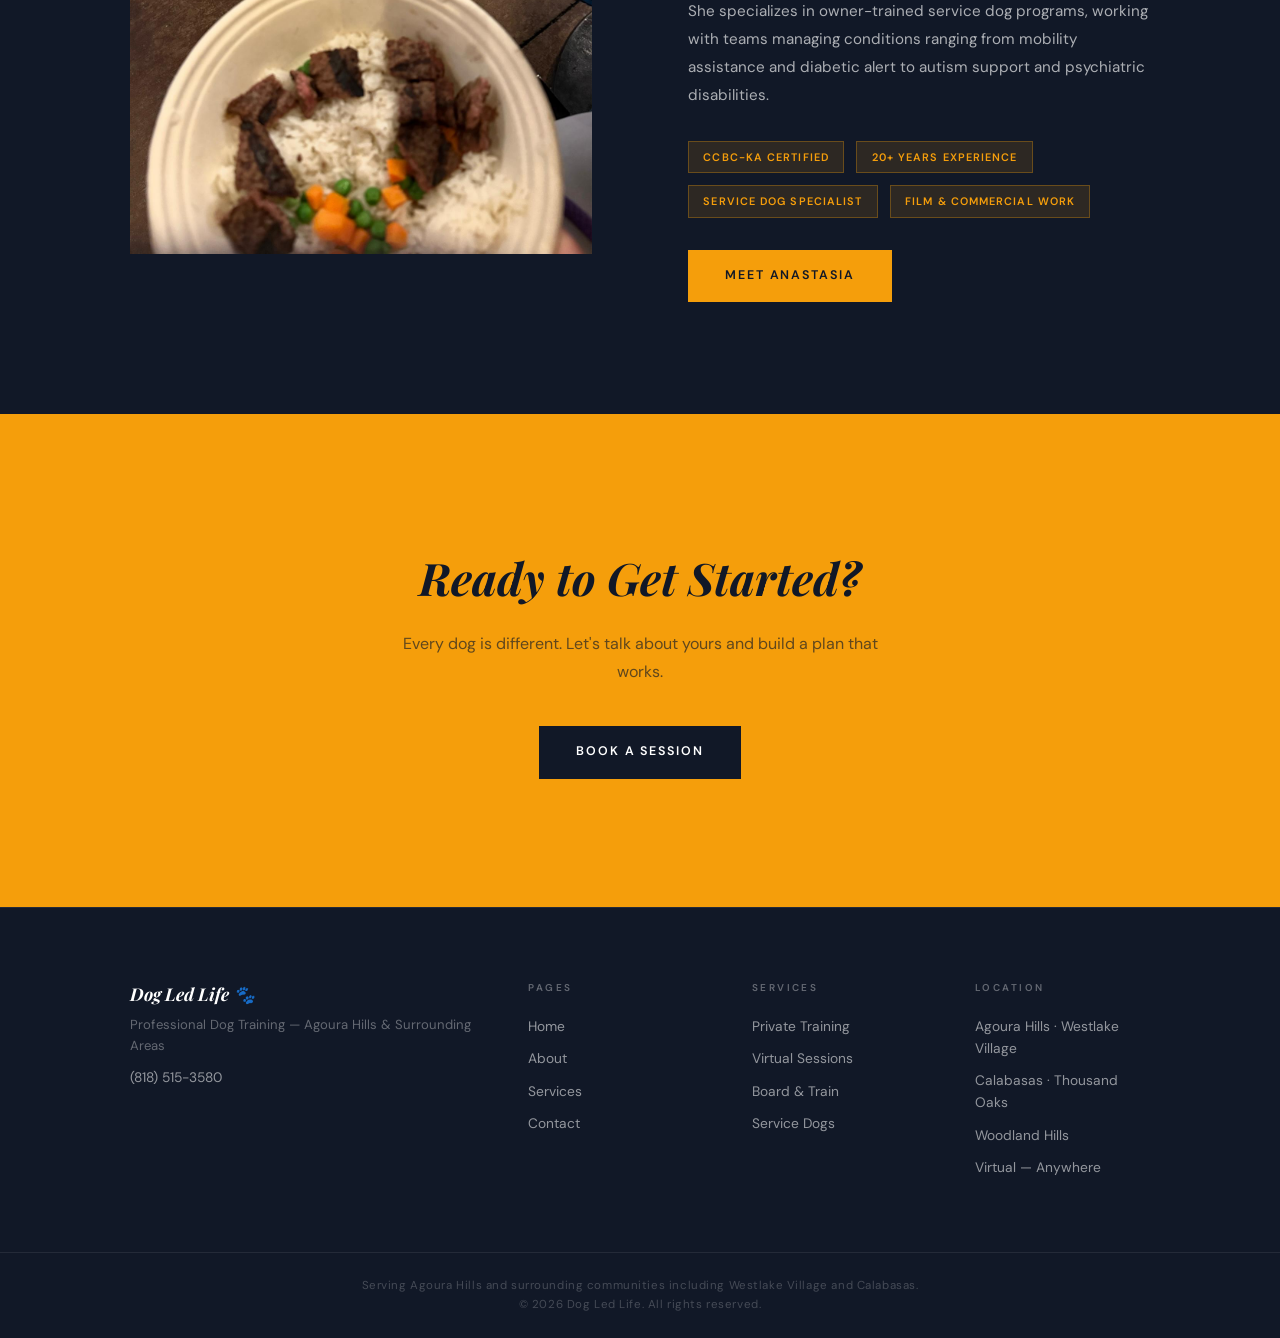
==== commit b49b581c: "Embed YouTube video below philosophy quote" ====
--- a/index.html
+++ b/index.html
@@ -85,6 +85,9 @@
                 "With a commitment to an effective and efficient reward-based approach, I lead every team with kindness and clarity — letting the dog show us the way."
             </blockquote>
             <cite>— Anastasia Lavian, CCBC-KA 🐾</cite>
+            <div class="philosophy-video">
+                <iframe src="https://www.youtube.com/embed/SqjRzGoDM1Y" title="Dog Led Life" frameborder="0" allow="accelerometer; autoplay; clipboard-write; encrypted-media; gyroscope; picture-in-picture" allowfullscreen></iframe>
+            </div>
         </div>
     </section>
 
--- a/css/style.css
+++ b/css/style.css
@@ -312,6 +312,10 @@
     animation: stamp-in 0.65s cubic-bezier(0.175, 0.885, 0.32, 1.275) forwards 2.1s;
 }
 
+.hero-cert-badge[alt="Medal"] {
+    width: 60px;
+}
+
 .hero-eyebrow {
     display: block;
     font-family: var(--body);
@@ -350,7 +354,7 @@
     height: 5.5rem;
     overflow: hidden;
     opacity: 0;
-    margin-top: 20%;
+    margin-top: 10%;
     animation: hero-slide-left 0.6s ease forwards 2.4s;
 }
 
@@ -446,6 +450,24 @@
     color: var(--yellow-dark);
     text-transform: uppercase;
     font-style: normal;
+}
+
+.philosophy-video {
+    position: relative;
+    max-width: 720px;
+    margin: 2.5rem auto 0;
+    border-radius: 12px;
+    overflow: hidden;
+    aspect-ratio: 16 / 9;
+    box-shadow: 0 8px 40px rgba(0,0,0,0.25);
+}
+
+.philosophy-video iframe {
+    position: absolute;
+    inset: 0;
+    width: 100%;
+    height: 100%;
+    border: none;
 }
 
 /* =====================
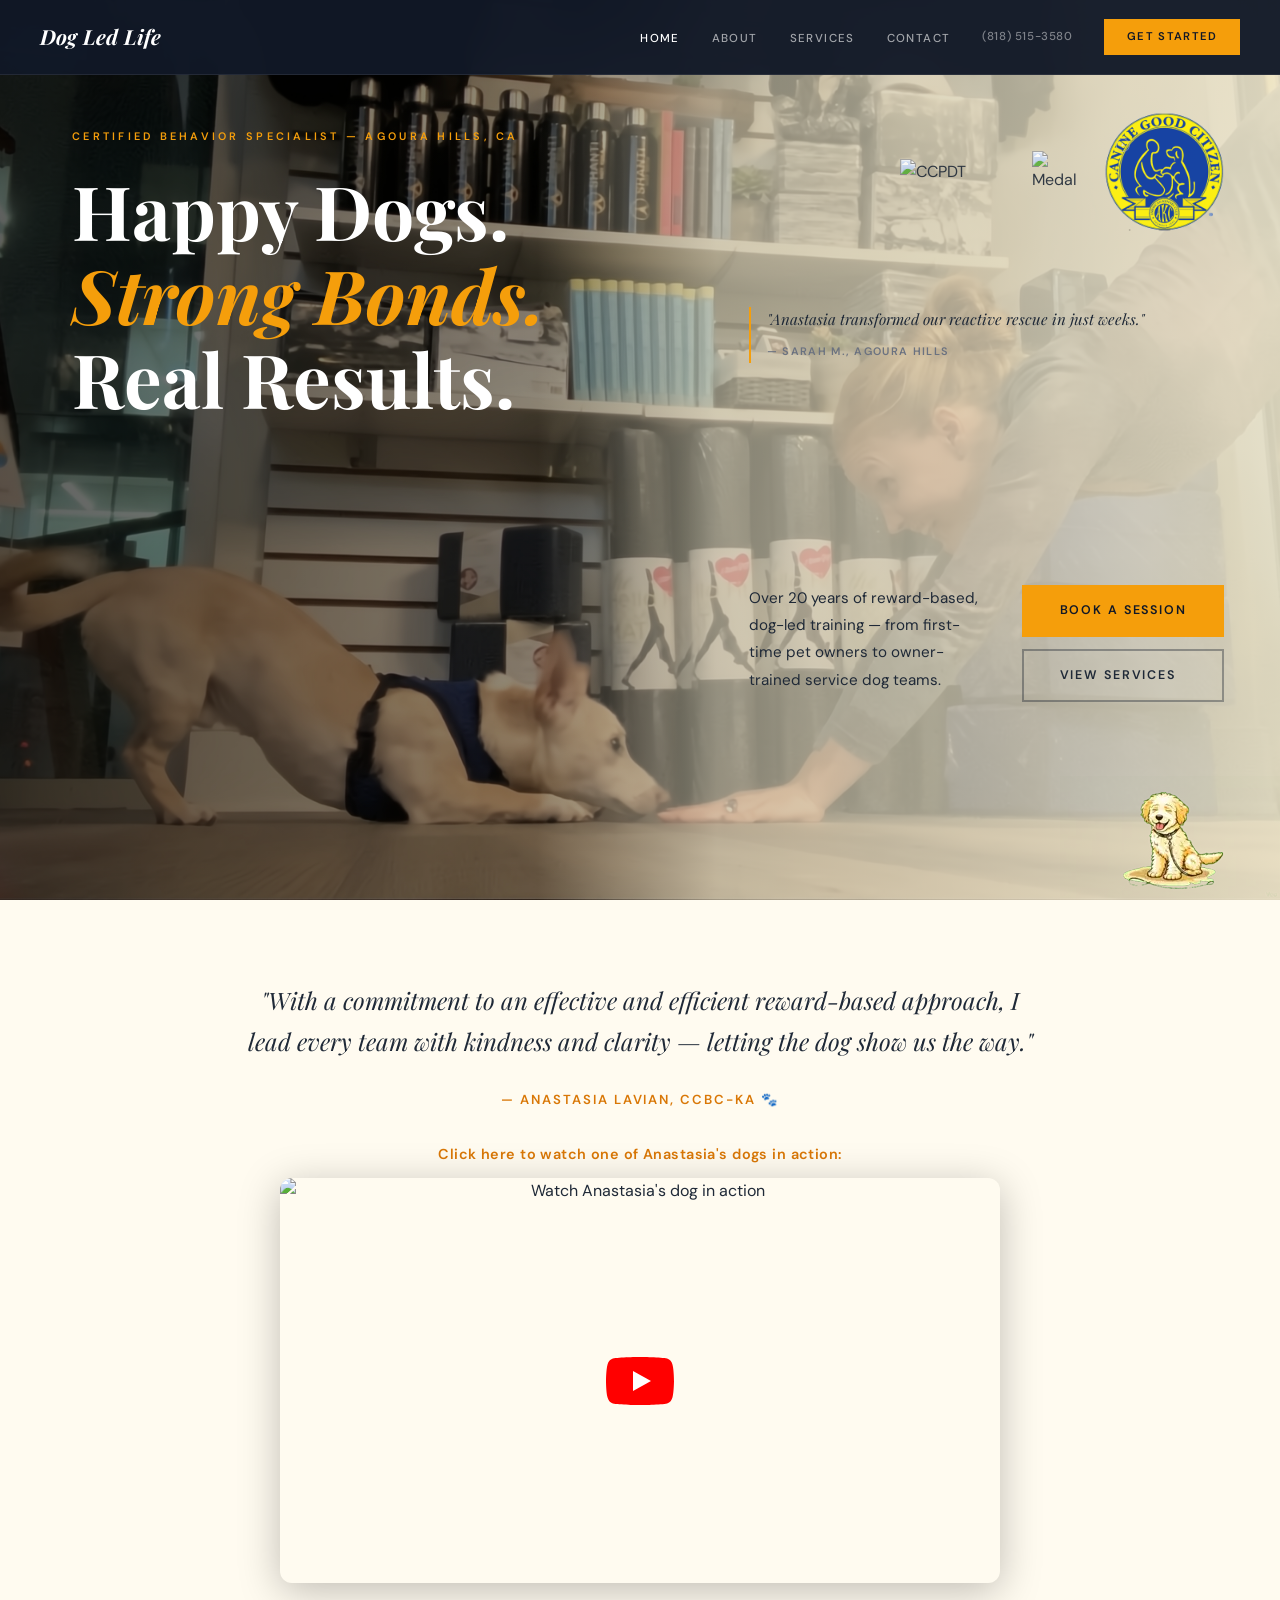
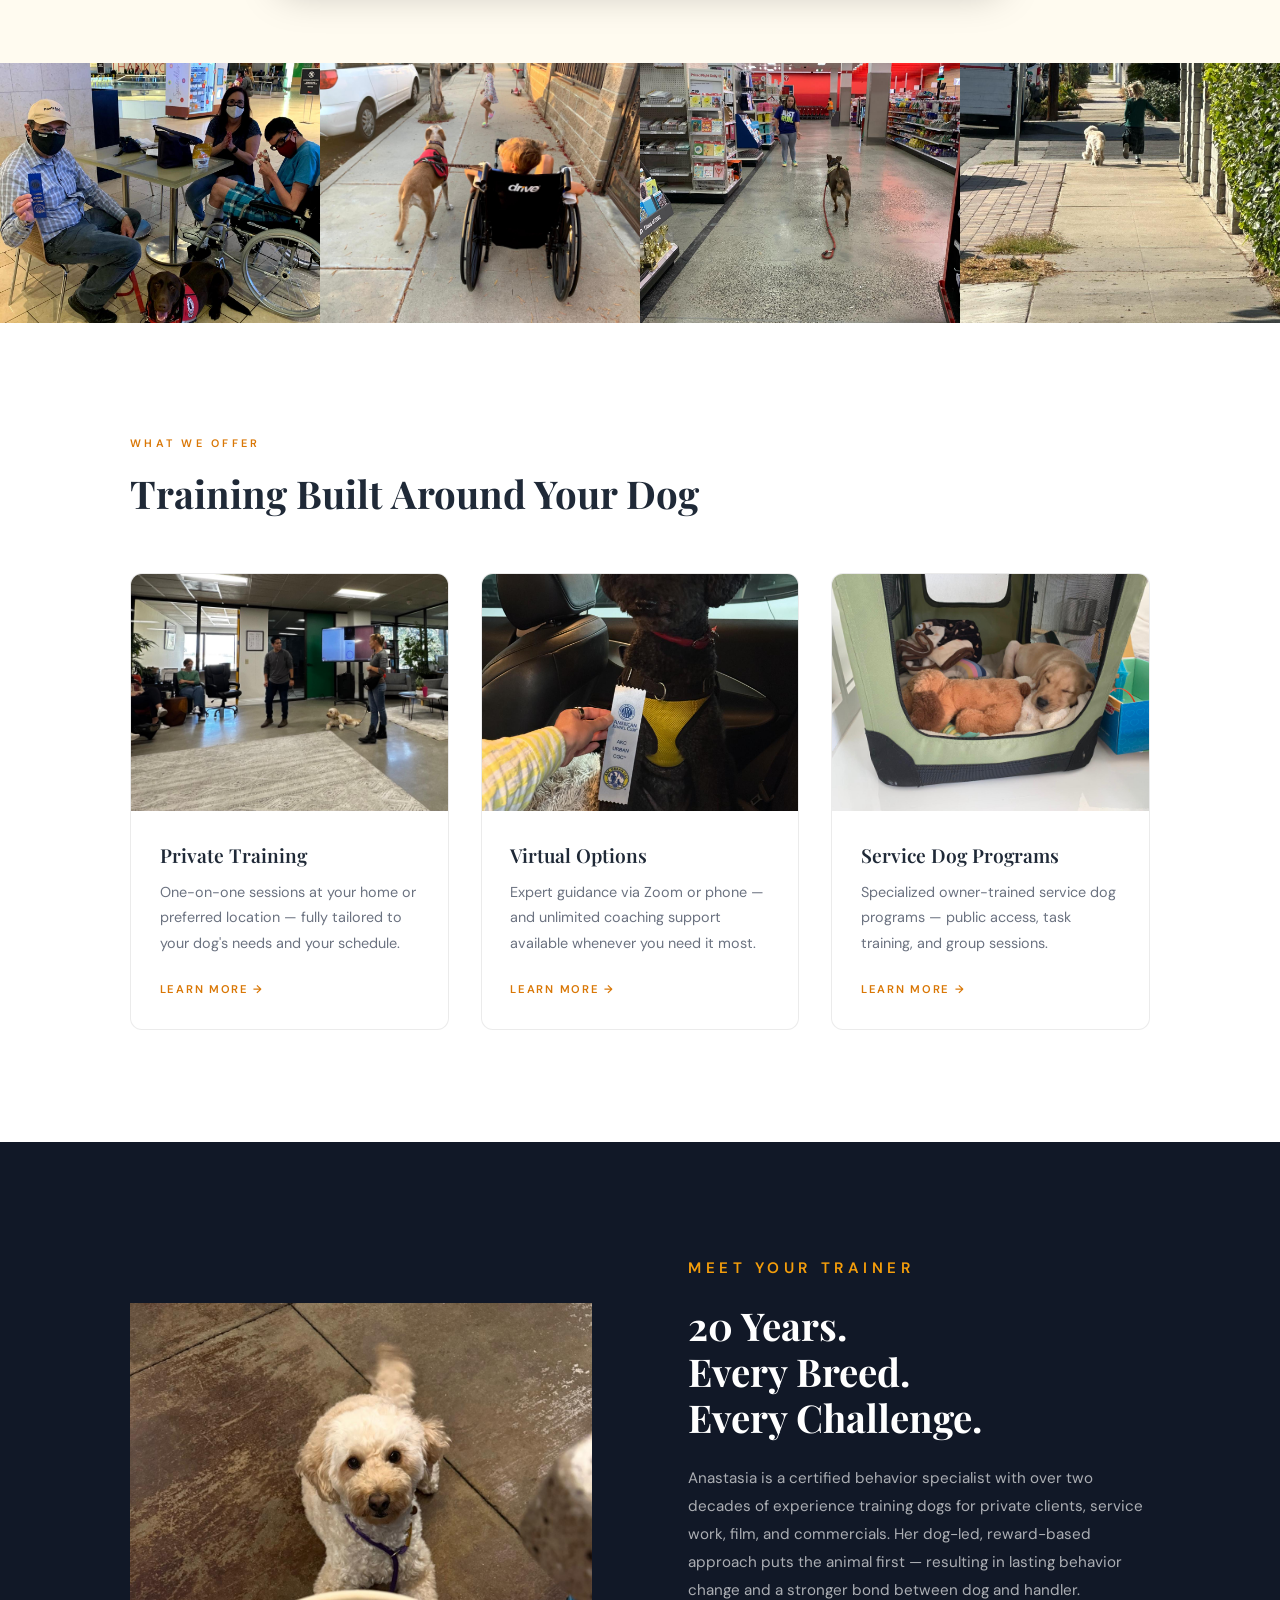
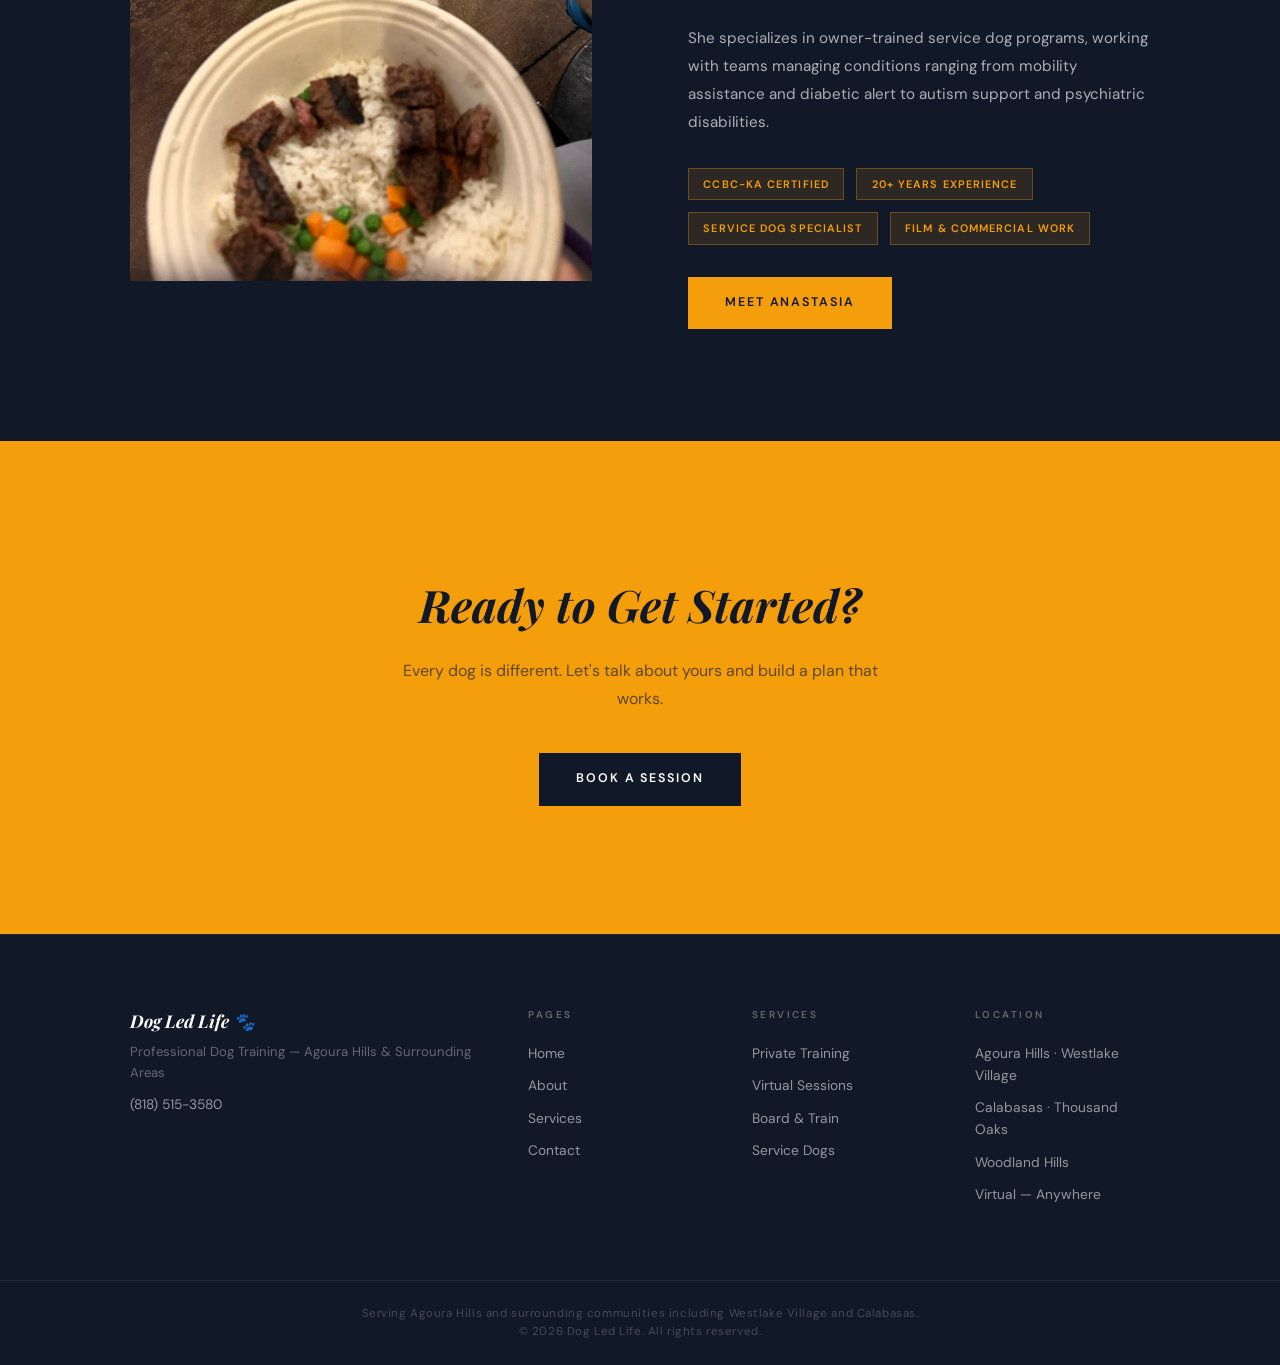
==== commit 14fa99a5: "Replace embed with clickable YouTube thumbnail" ====
--- a/index.html
+++ b/index.html
@@ -85,8 +85,14 @@
                 "With a commitment to an effective and efficient reward-based approach, I lead every team with kindness and clarity — letting the dog show us the way."
             </blockquote>
             <cite>— Anastasia Lavian, CCBC-KA 🐾</cite>
+            <p class="philosophy-video-label">Click here to watch one of Anastasia's dogs in action:</p>
             <div class="philosophy-video">
-                <iframe src="https://www.youtube.com/embed/SqjRzGoDM1Y" title="Dog Led Life" frameborder="0" allow="accelerometer; autoplay; clipboard-write; encrypted-media; gyroscope; picture-in-picture" allowfullscreen></iframe>
+                <a href="https://www.youtube.com/watch?v=SqjRzGoDM1Y" target="_blank" rel="noopener">
+                    <img src="https://img.youtube.com/vi/SqjRzGoDM1Y/maxresdefault.jpg" alt="Watch Anastasia's dog in action">
+                    <div class="philosophy-video-play">
+                        <svg xmlns="http://www.w3.org/2000/svg" viewBox="0 0 68 48" width="68" height="48"><path d="M66.52 7.74c-.78-2.93-2.49-5.41-5.42-6.19C55.79.13 34 0 34 0S12.21.13 6.9 1.55c-2.93.78-4.63 3.26-5.42 6.19C.06 13.05 0 24 0 24s.06 10.95 1.48 16.26c.78 2.93 2.49 5.41 5.42 6.19C12.21 47.87 34 48 34 48s21.79-.13 27.1-1.55c2.93-.78 4.64-3.26 5.42-6.19C67.94 34.95 68 24 68 24s-.06-10.95-1.48-16.26z" fill="#ff0000"/><path d="M45 24 27 14v20" fill="#fff"/></svg>
+                    </div>
+                </a>
             </div>
         </div>
     </section>
--- a/css/style.css
+++ b/css/style.css
@@ -452,22 +452,49 @@
     font-style: normal;
 }
 
+.philosophy-video-label {
+    margin-top: 2rem;
+    font-size: 0.9rem;
+    font-weight: 600;
+    color: var(--yellow-dark);
+    letter-spacing: 0.03em;
+}
+
 .philosophy-video {
     position: relative;
     max-width: 720px;
-    margin: 2.5rem auto 0;
+    margin: 0.75rem auto 0;
     border-radius: 12px;
     overflow: hidden;
     aspect-ratio: 16 / 9;
     box-shadow: 0 8px 40px rgba(0,0,0,0.25);
-}
-
-.philosophy-video iframe {
+    cursor: pointer;
+}
+
+.philosophy-video a {
+    display: block;
+    position: relative;
+    width: 100%;
+    height: 100%;
+}
+
+.philosophy-video img {
+    width: 100%;
+    height: 100%;
+    object-fit: cover;
+    display: block;
+    transition: opacity 0.2s;
+}
+
+.philosophy-video a:hover img { opacity: 0.85; }
+
+.philosophy-video-play {
     position: absolute;
     inset: 0;
-    width: 100%;
-    height: 100%;
-    border: none;
+    display: flex;
+    align-items: center;
+    justify-content: center;
+    pointer-events: none;
 }
 
 /* =====================
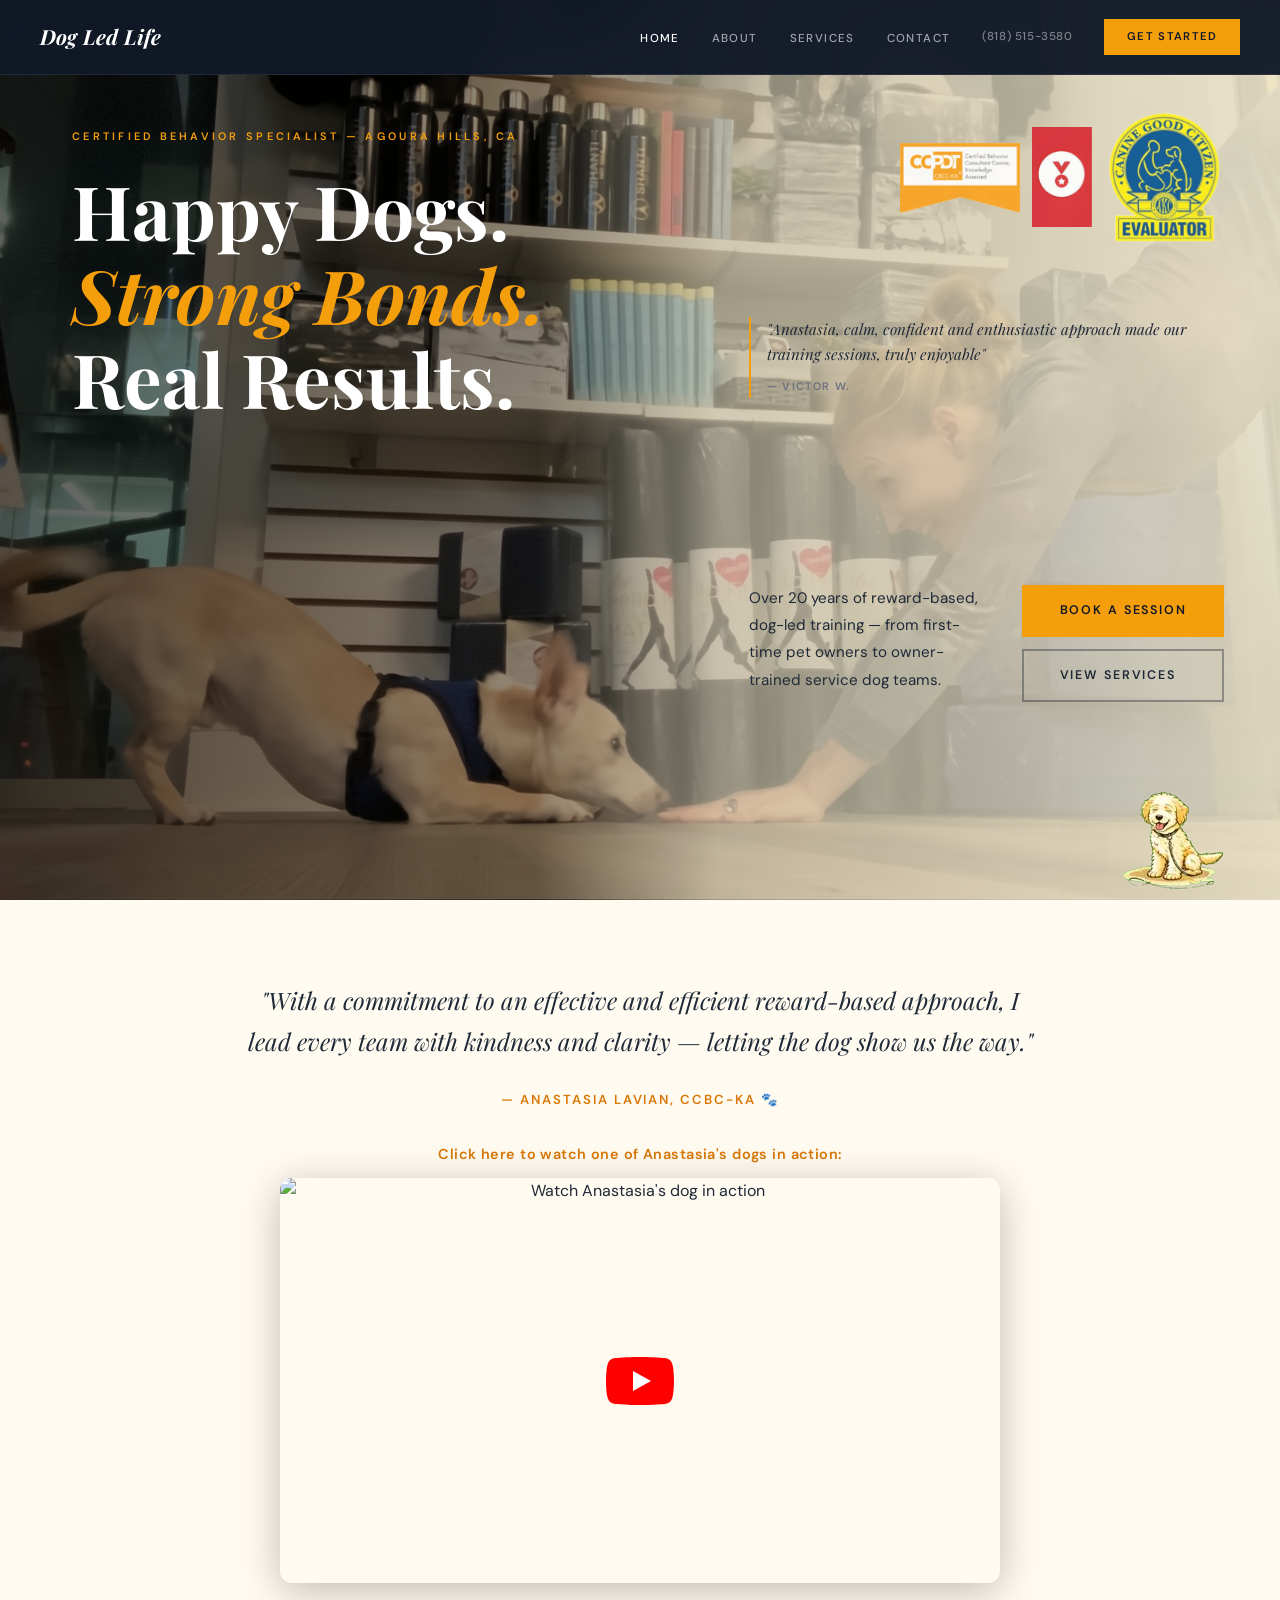
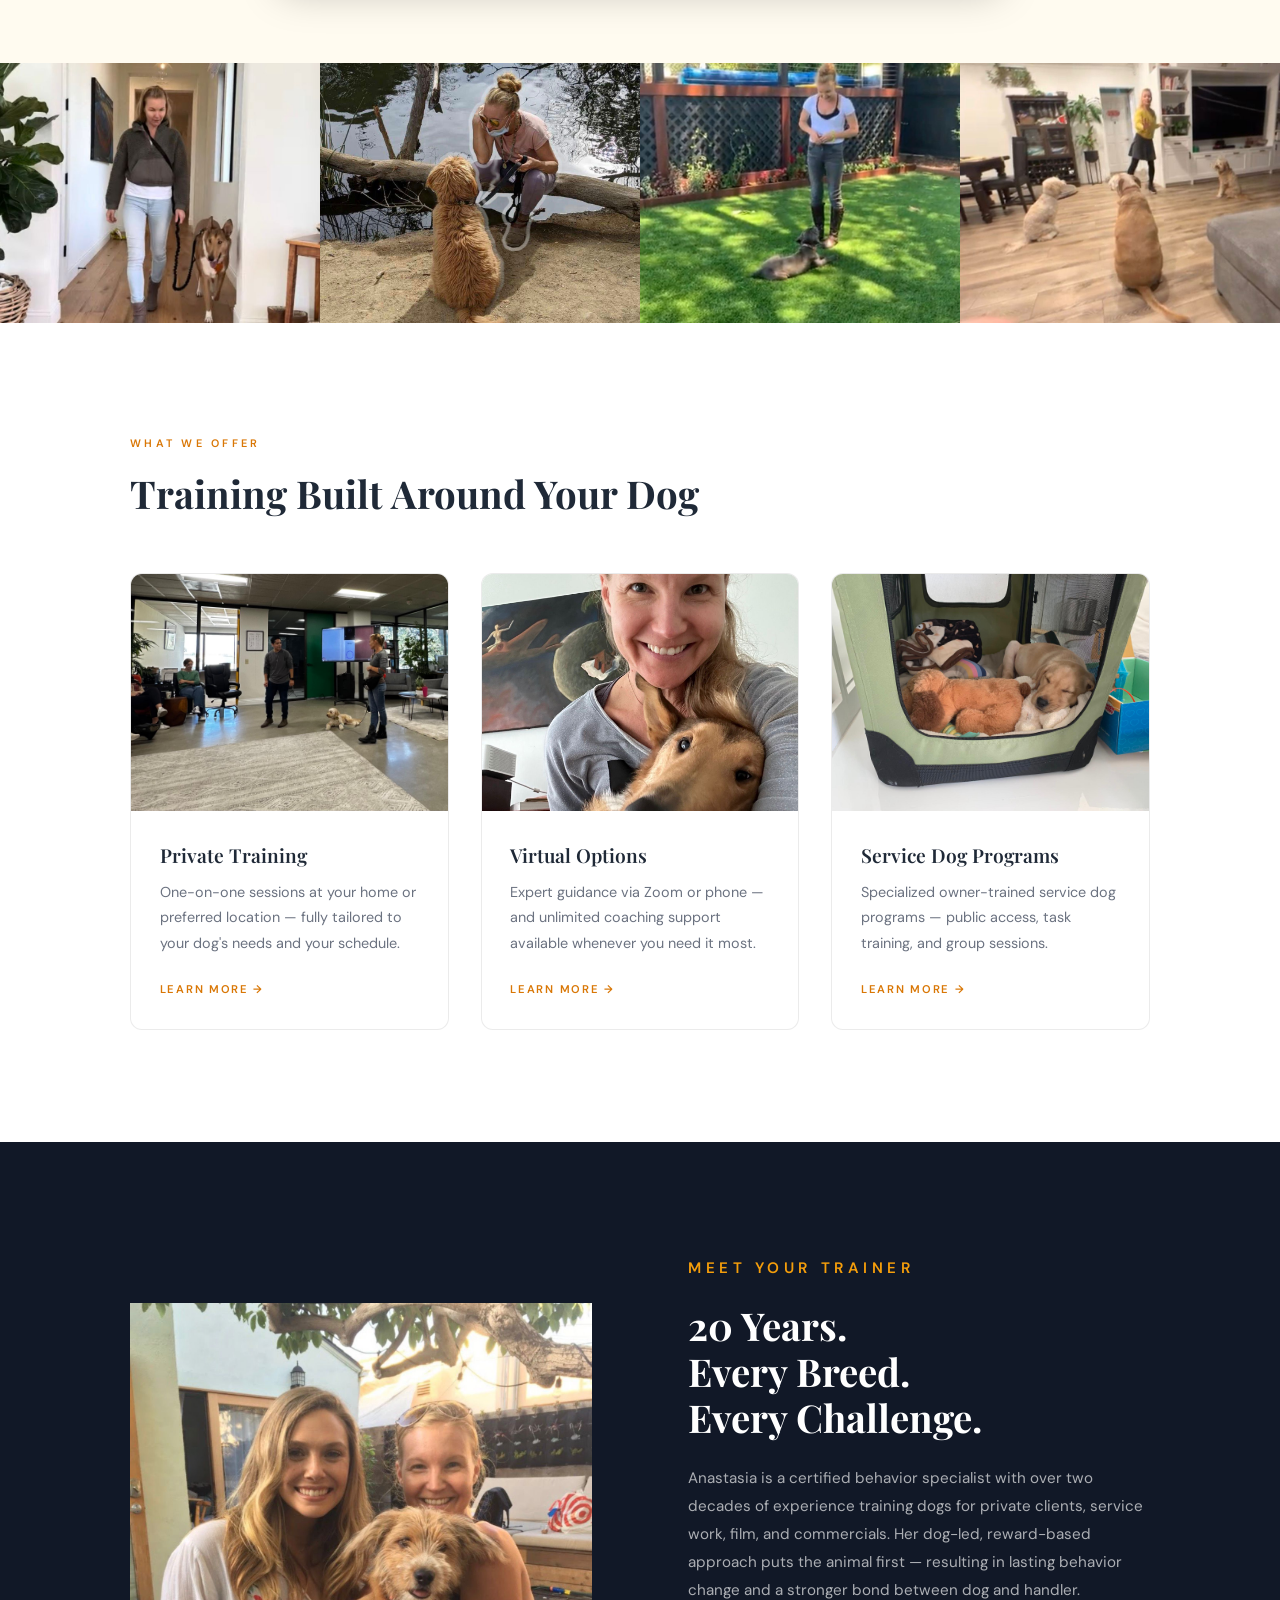
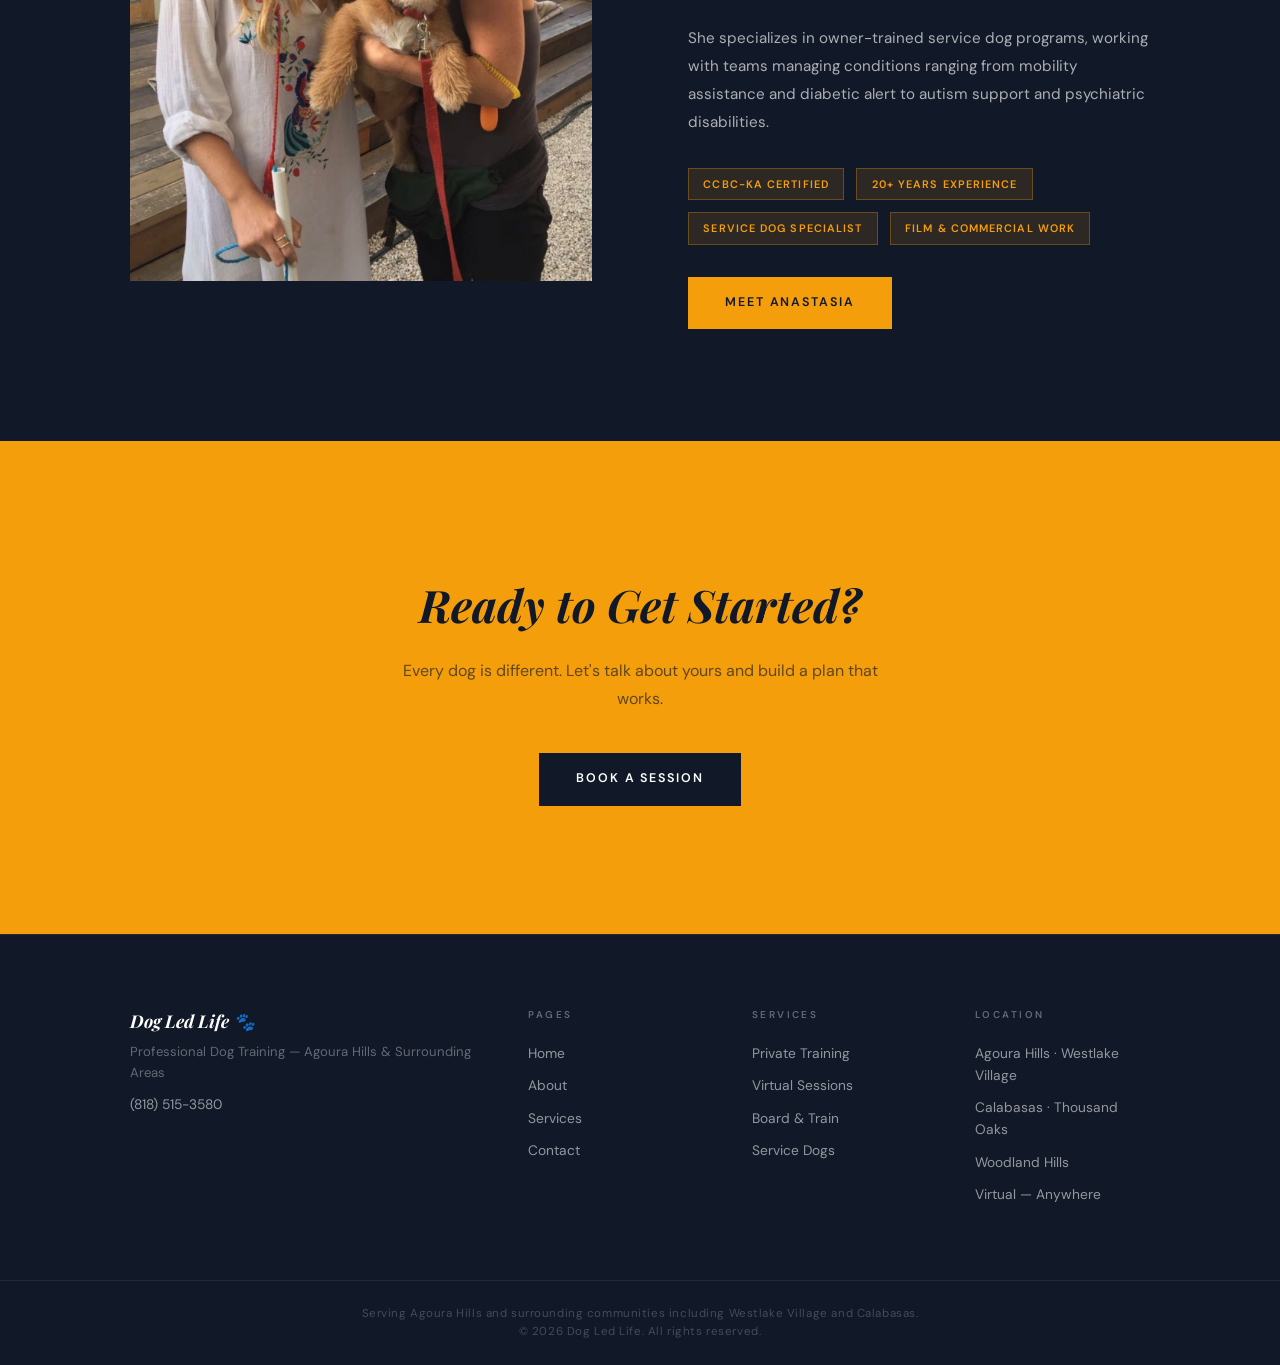
==== commit 6760d750: "Replace placeholder testimonials with real client reviews" ====
--- a/index.html
+++ b/index.html
@@ -56,16 +56,20 @@
             </div>
             <div class="hero-testimonial-carousel">
                 <blockquote class="hero-testimonial active">
-                    <p>"Anastasia transformed our reactive rescue in just weeks."</p>
-                    <cite>— Sarah M., Agoura Hills</cite>
+                    <p>"Anastasia, calm, confident and enthusiastic approach made our training sessions, truly enjoyable"</p>
+                    <cite>— Victor W.</cite>
                 </blockquote>
                 <blockquote class="hero-testimonial">
-                    <p>"Our dog's entire behavior changed. We finally feel confident on walks."</p>
-                    <cite>— James & Lily T., Westlake Village</cite>
+                    <p>"There is no amount of money that can buy what Anastasia gave to us. In just a few short sessions she taught me a lifetime's worth of doggie behavior knowledge"</p>
+                    <cite>— Lindsay K.</cite>
                 </blockquote>
                 <blockquote class="hero-testimonial">
-                    <p>"The best investment we've made for our family and our dog."</p>
-                    <cite>— Michelle R., Calabasas</cite>
+                    <p>"Anastasia is a phenomenal trainer because she not only understands the language of dogs, she helps humans to understand how to communicate with them too. Being an owner/trainer of a Service Dog is a big job, and my Service Dog(s) and me have flourished because of Anastasia's kind, thoughtful, and insightful support and guidance."</p>
+                    <cite>— Connie H.</cite>
+                </blockquote>
+                <blockquote class="hero-testimonial">
+                    <p>"Anastasia is nothing short of magic."</p>
+                    <cite>— Stephanie M.</cite>
                 </blockquote>
             </div>
             <div class="hero-bottom">
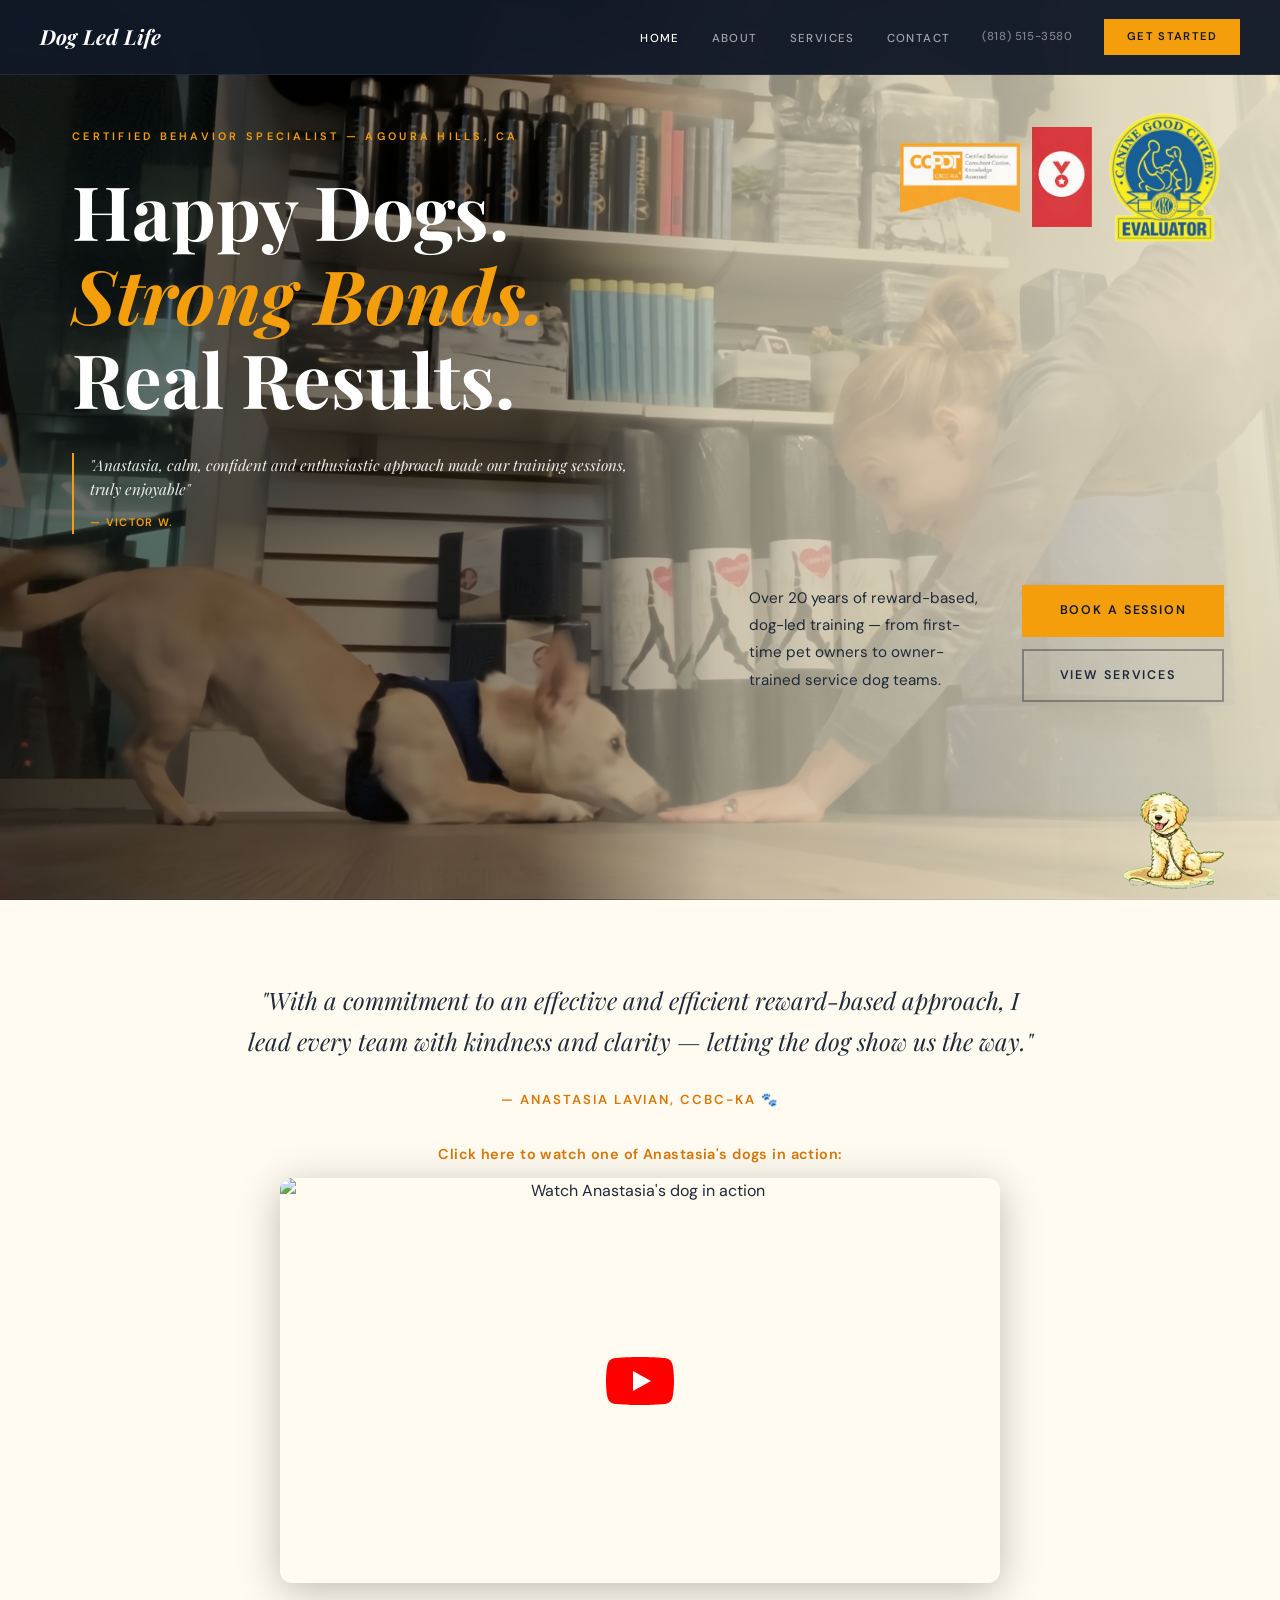
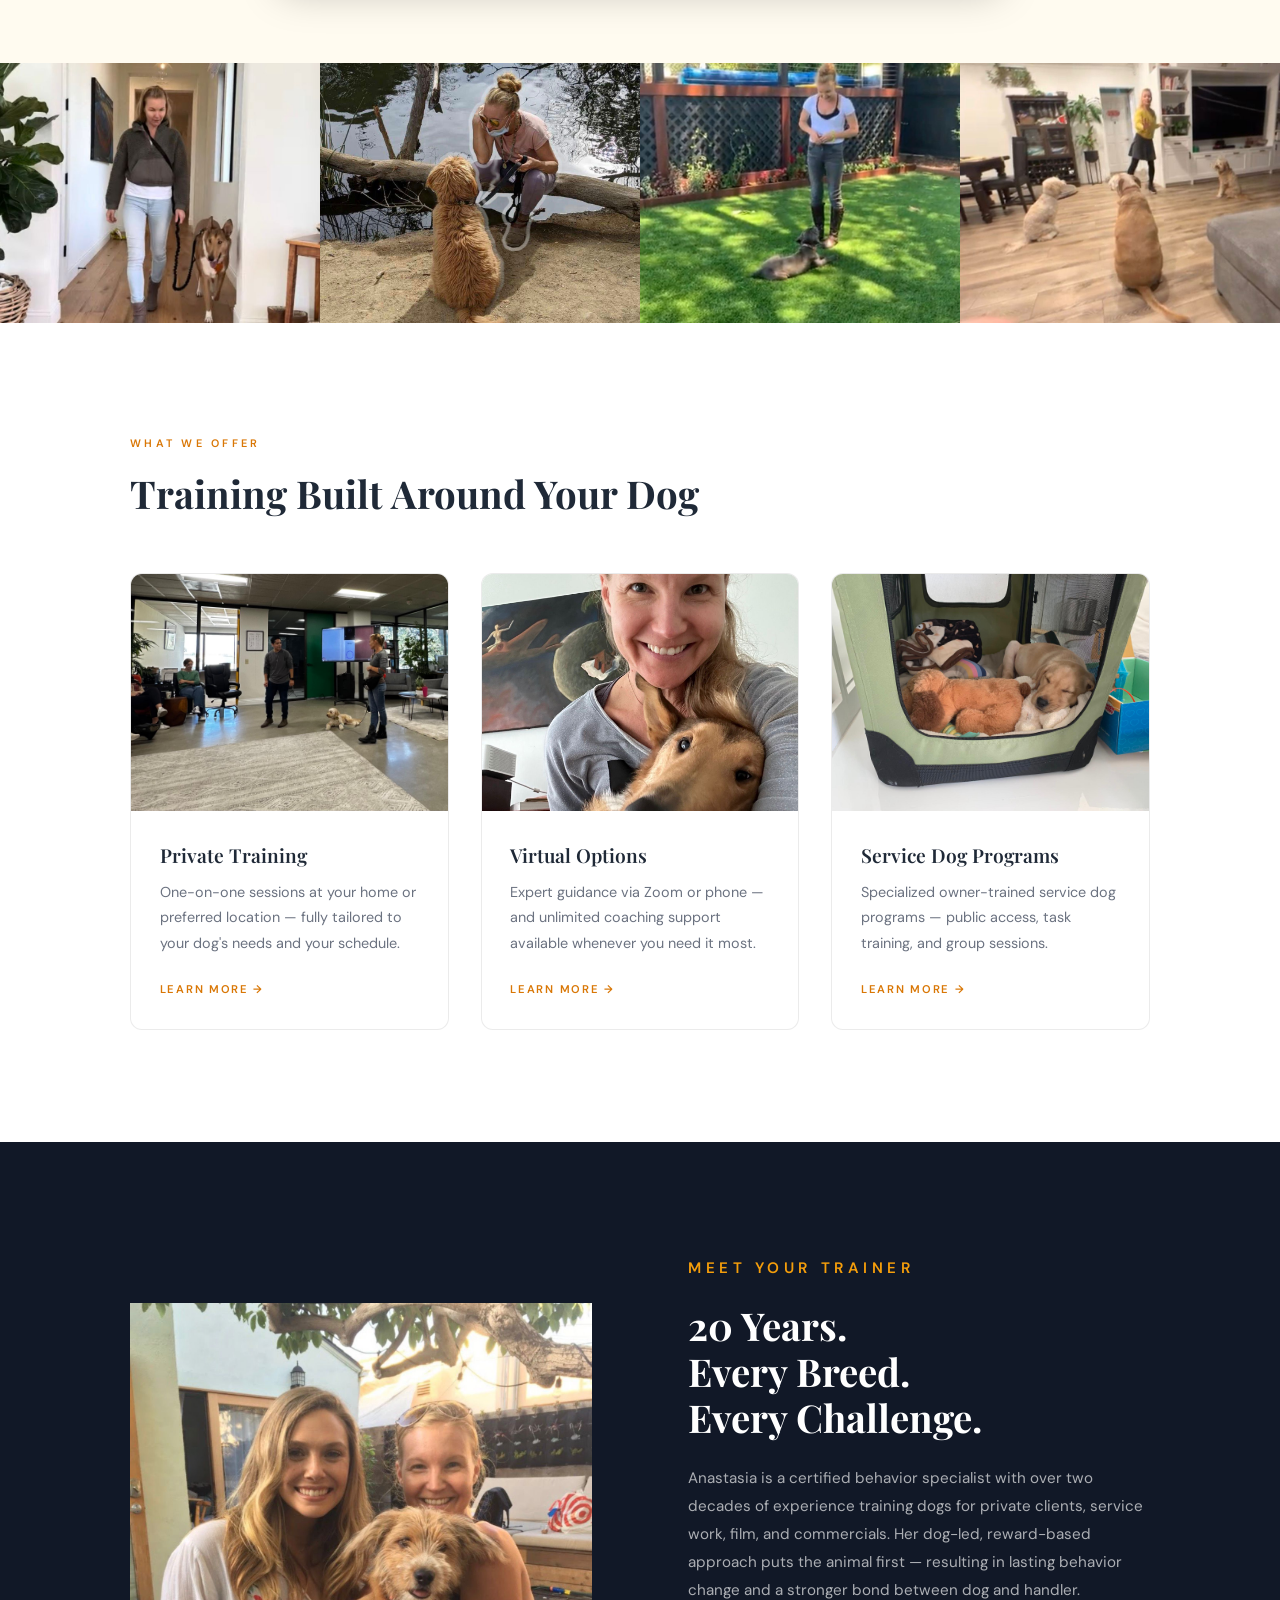
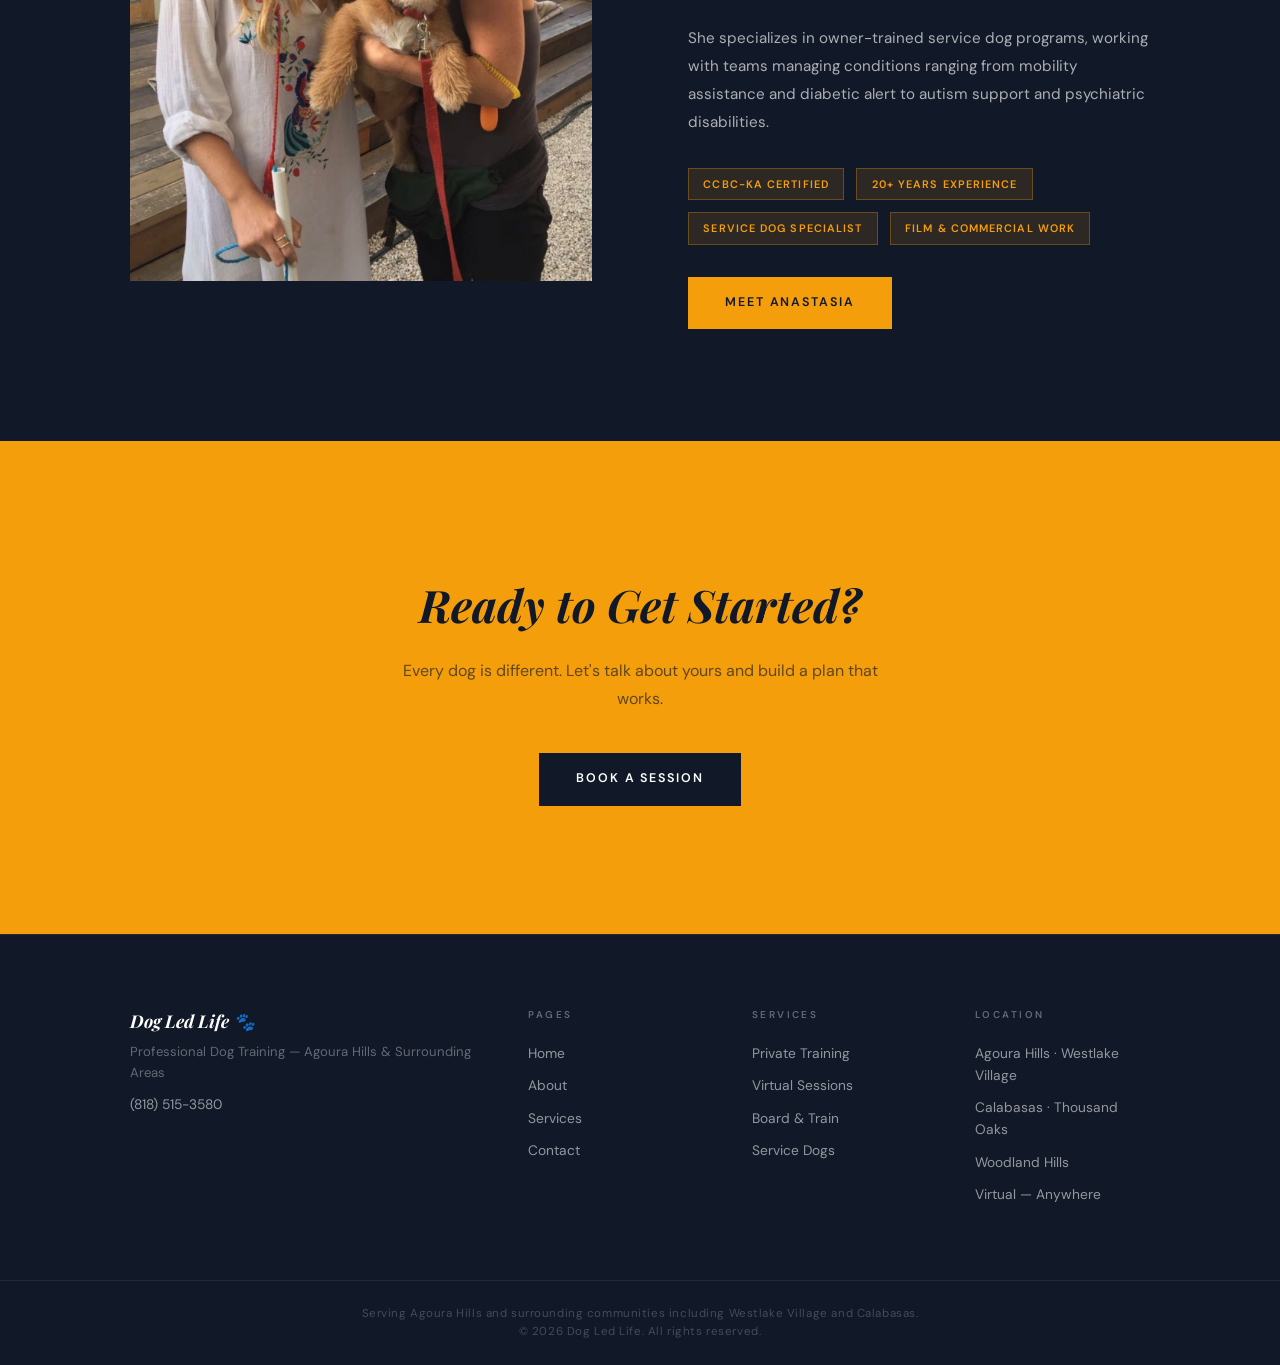
==== commit 3abfe144: "Move testimonials to left panel under headline, increase height for long reviews" ====
--- a/index.html
+++ b/index.html
@@ -47,30 +47,30 @@
                 <span class="hl-stamp"><em>Strong Bonds.</em></span>
                 <span class="hl-right">Real Results.</span>
             </h1>
+            <div class="hero-testimonial-carousel">
+                <blockquote class="hero-testimonial active">
+                    <p>"Anastasia, calm, confident and enthusiastic approach made our training sessions, truly enjoyable"</p>
+                    <cite>— Victor W.</cite>
+                </blockquote>
+                <blockquote class="hero-testimonial">
+                    <p>"There is no amount of money that can buy what Anastasia gave to us. In just a few short sessions she taught me a lifetime's worth of doggie behavior knowledge"</p>
+                    <cite>— Lindsay K.</cite>
+                </blockquote>
+                <blockquote class="hero-testimonial">
+                    <p>"Anastasia is a phenomenal trainer because she not only understands the language of dogs, she helps humans to understand how to communicate with them too. Being an owner/trainer of a Service Dog is a big job, and my Service Dog(s) and me have flourished because of Anastasia's kind, thoughtful, and insightful support and guidance."</p>
+                    <cite>— Connie H.</cite>
+                </blockquote>
+                <blockquote class="hero-testimonial">
+                    <p>"Anastasia is nothing short of magic."</p>
+                    <cite>— Stephanie M.</cite>
+                </blockquote>
+            </div>
         </div>
         <div class="hero-right-panel">
             <div class="hero-badges">
                 <img src="images/CCPDT.png" alt="CCPDT" class="hero-cert-badge">
                 <img src="images/medal.png" alt="Medal" class="hero-cert-badge">
                 <img src="images/certified-trainer.png" alt="Certified Trainer" class="hero-cert-badge">
-            </div>
-            <div class="hero-testimonial-carousel">
-                <blockquote class="hero-testimonial active">
-                    <p>"Anastasia, calm, confident and enthusiastic approach made our training sessions, truly enjoyable"</p>
-                    <cite>— Victor W.</cite>
-                </blockquote>
-                <blockquote class="hero-testimonial">
-                    <p>"There is no amount of money that can buy what Anastasia gave to us. In just a few short sessions she taught me a lifetime's worth of doggie behavior knowledge"</p>
-                    <cite>— Lindsay K.</cite>
-                </blockquote>
-                <blockquote class="hero-testimonial">
-                    <p>"Anastasia is a phenomenal trainer because she not only understands the language of dogs, she helps humans to understand how to communicate with them too. Being an owner/trainer of a Service Dog is a big job, and my Service Dog(s) and me have flourished because of Anastasia's kind, thoughtful, and insightful support and guidance."</p>
-                    <cite>— Connie H.</cite>
-                </blockquote>
-                <blockquote class="hero-testimonial">
-                    <p>"Anastasia is nothing short of magic."</p>
-                    <cite>— Stephanie M.</cite>
-                </blockquote>
             </div>
             <div class="hero-bottom">
                 <p class="hero-sub">Over 20 years of reward-based, dog-led training — from first-time pet owners to owner-trained service dog teams.</p>
--- a/css/style.css
+++ b/css/style.css
@@ -351,10 +351,10 @@
 
 .hero-testimonial-carousel {
     position: relative;
-    height: 5.5rem;
+    height: 11rem;
     overflow: hidden;
     opacity: 0;
-    margin-top: 10%;
+    margin-top: 2rem;
     animation: hero-slide-left 0.6s ease forwards 2.4s;
 }
 
@@ -363,6 +363,7 @@
     width: 100%;
     border-left: 2px solid var(--yellow);
     padding-left: 1rem;
+    padding-right: 2rem;
     transform: translateY(110%);
     opacity: 0;
     transition: transform 0.55s ease, opacity 0.55s ease;
@@ -382,7 +383,7 @@
     font-family: var(--heading);
     font-size: 0.95rem;
     font-style: italic;
-    color: var(--dark-text);
+    color: rgba(255, 255, 255, 0.9);
     line-height: 1.6;
     margin-bottom: 0.4rem;
 }
@@ -392,7 +393,7 @@
     font-size: 0.68rem;
     font-weight: 600;
     letter-spacing: 0.12em;
-    color: var(--grey-text);
+    color: var(--yellow);
     font-style: normal;
     text-transform: uppercase;
 }
